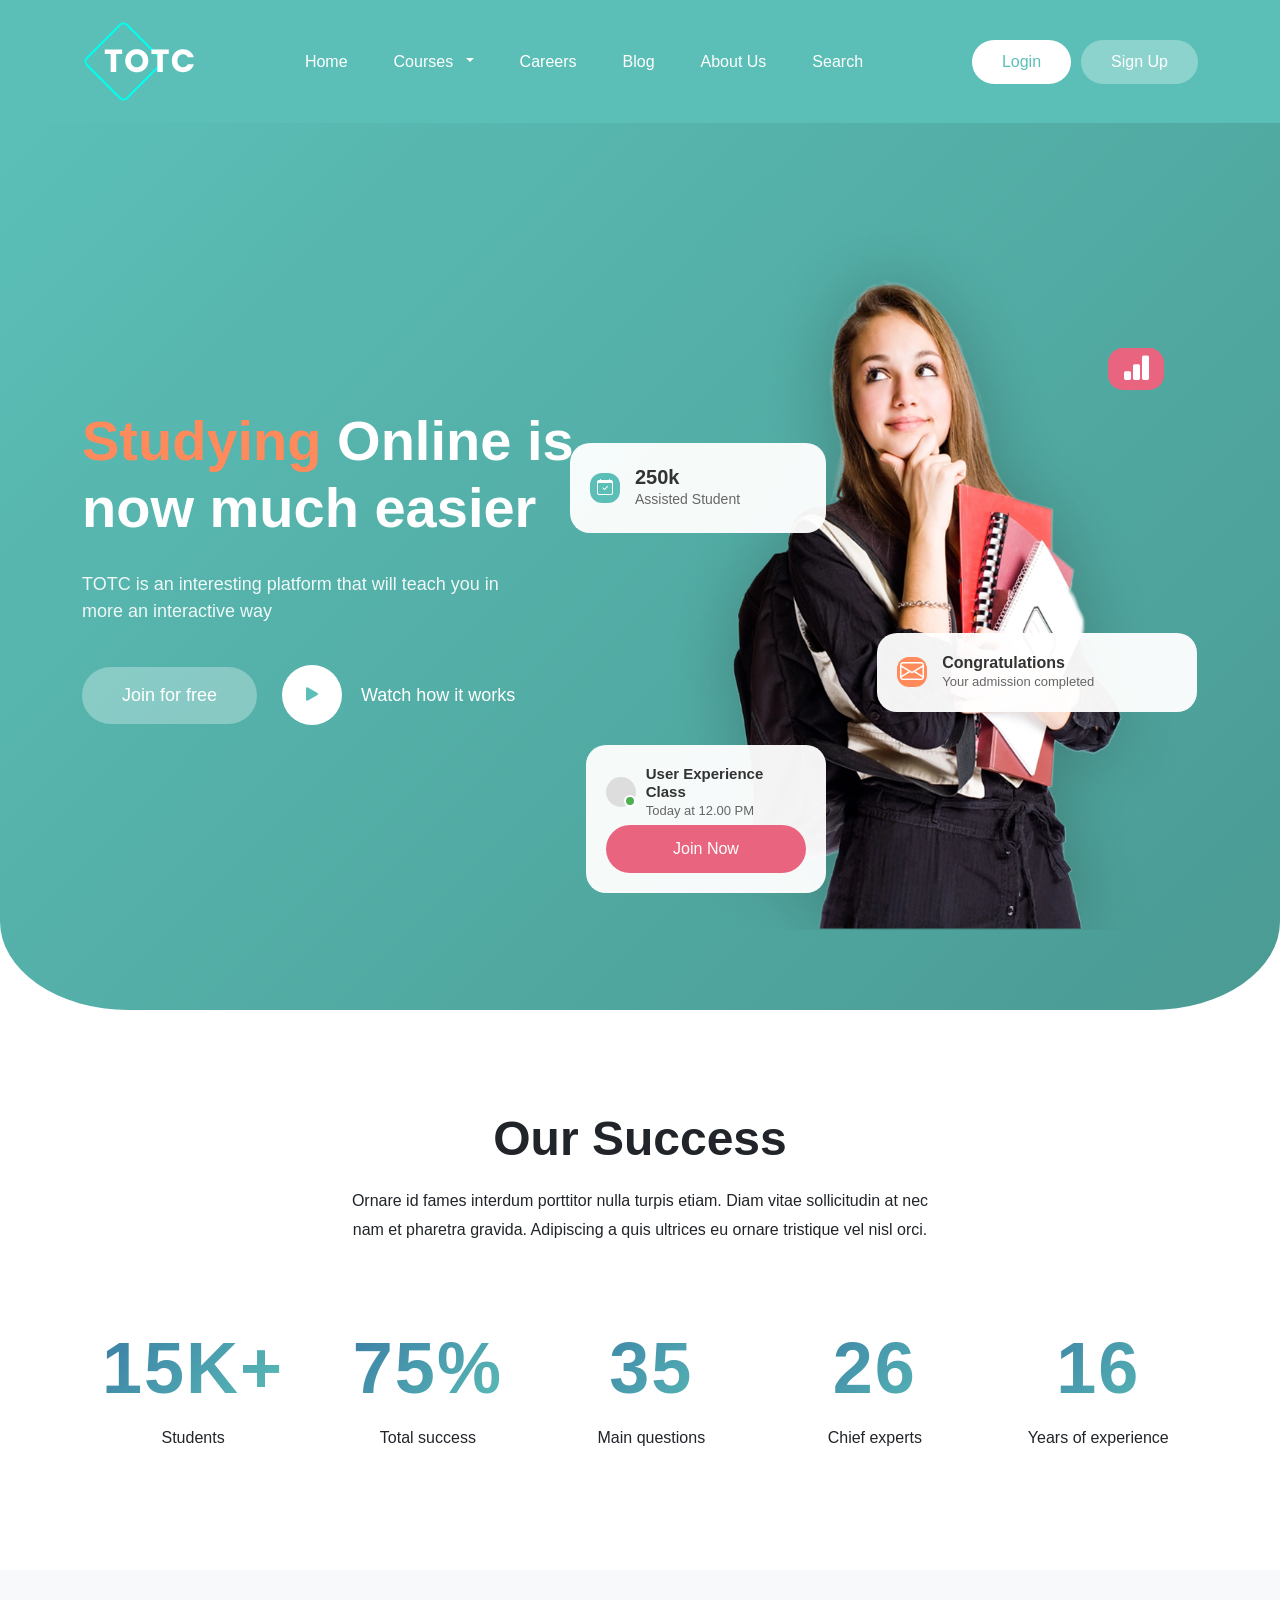
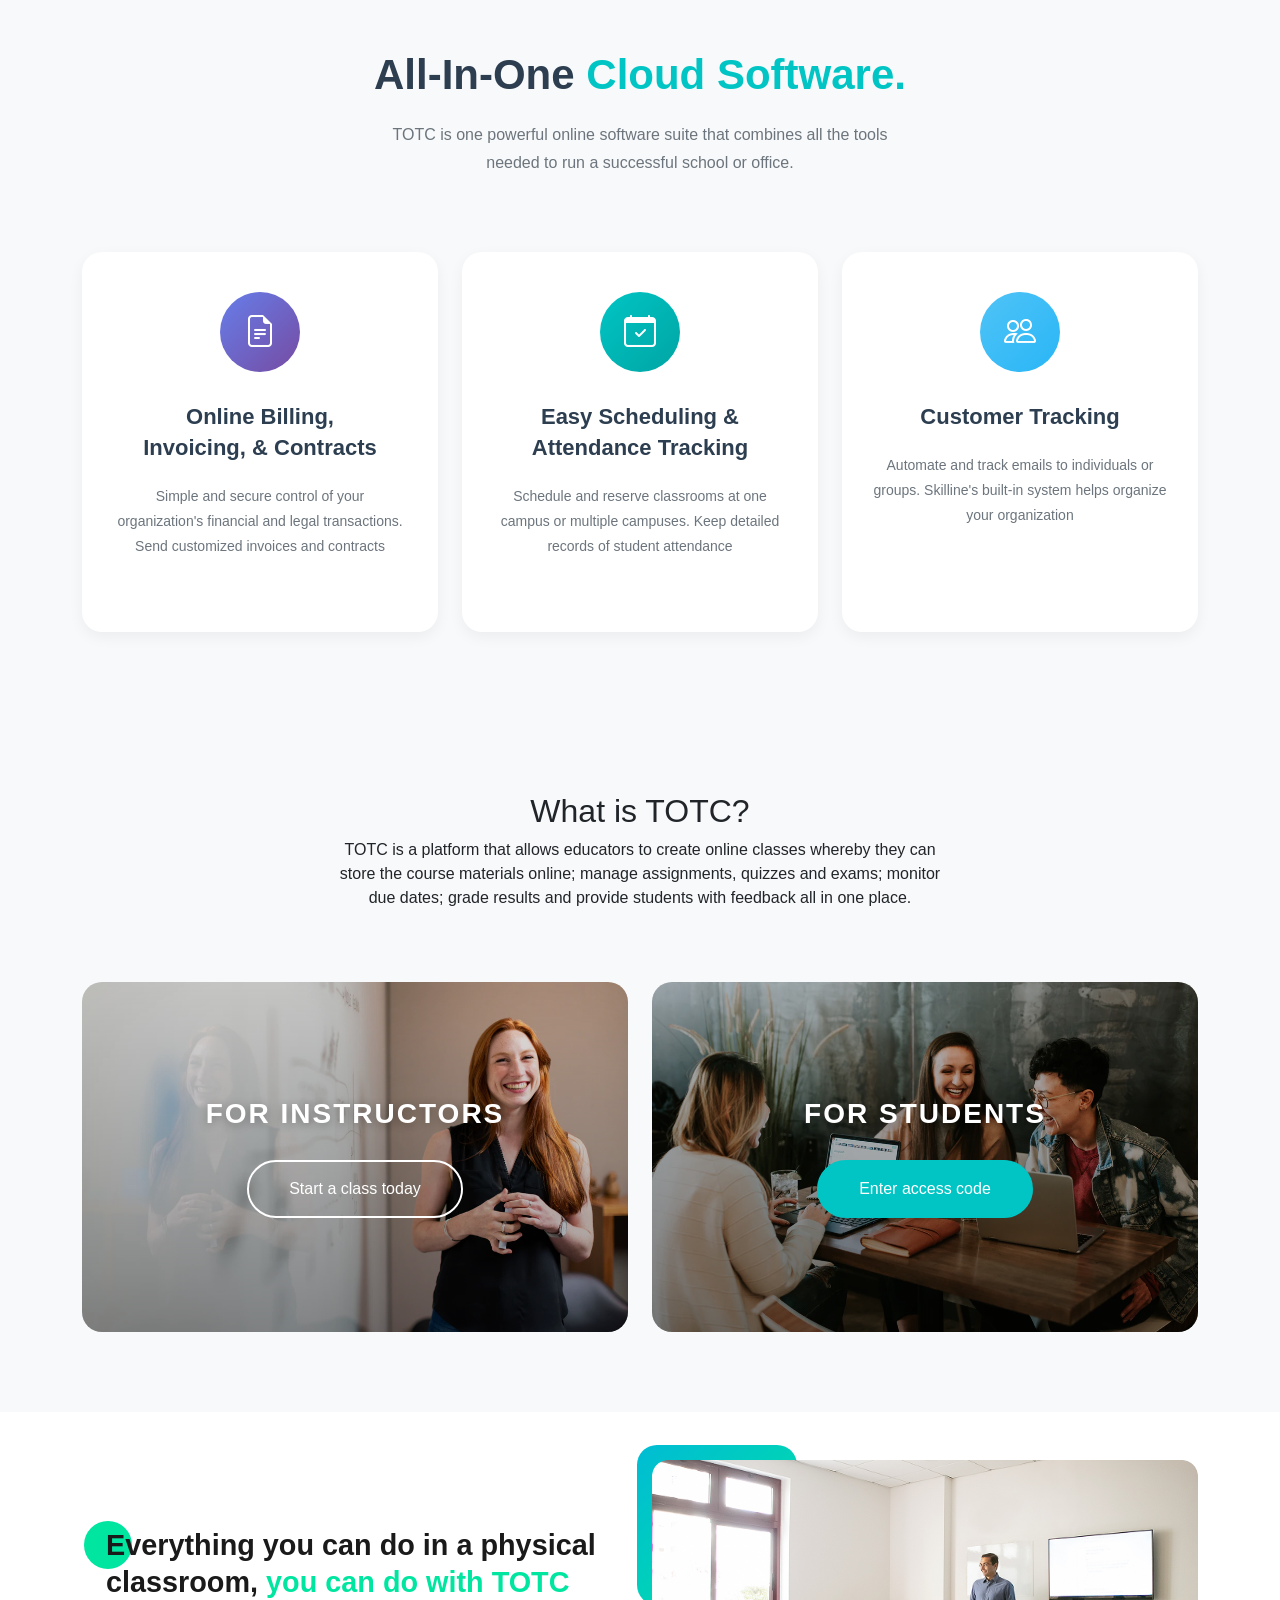
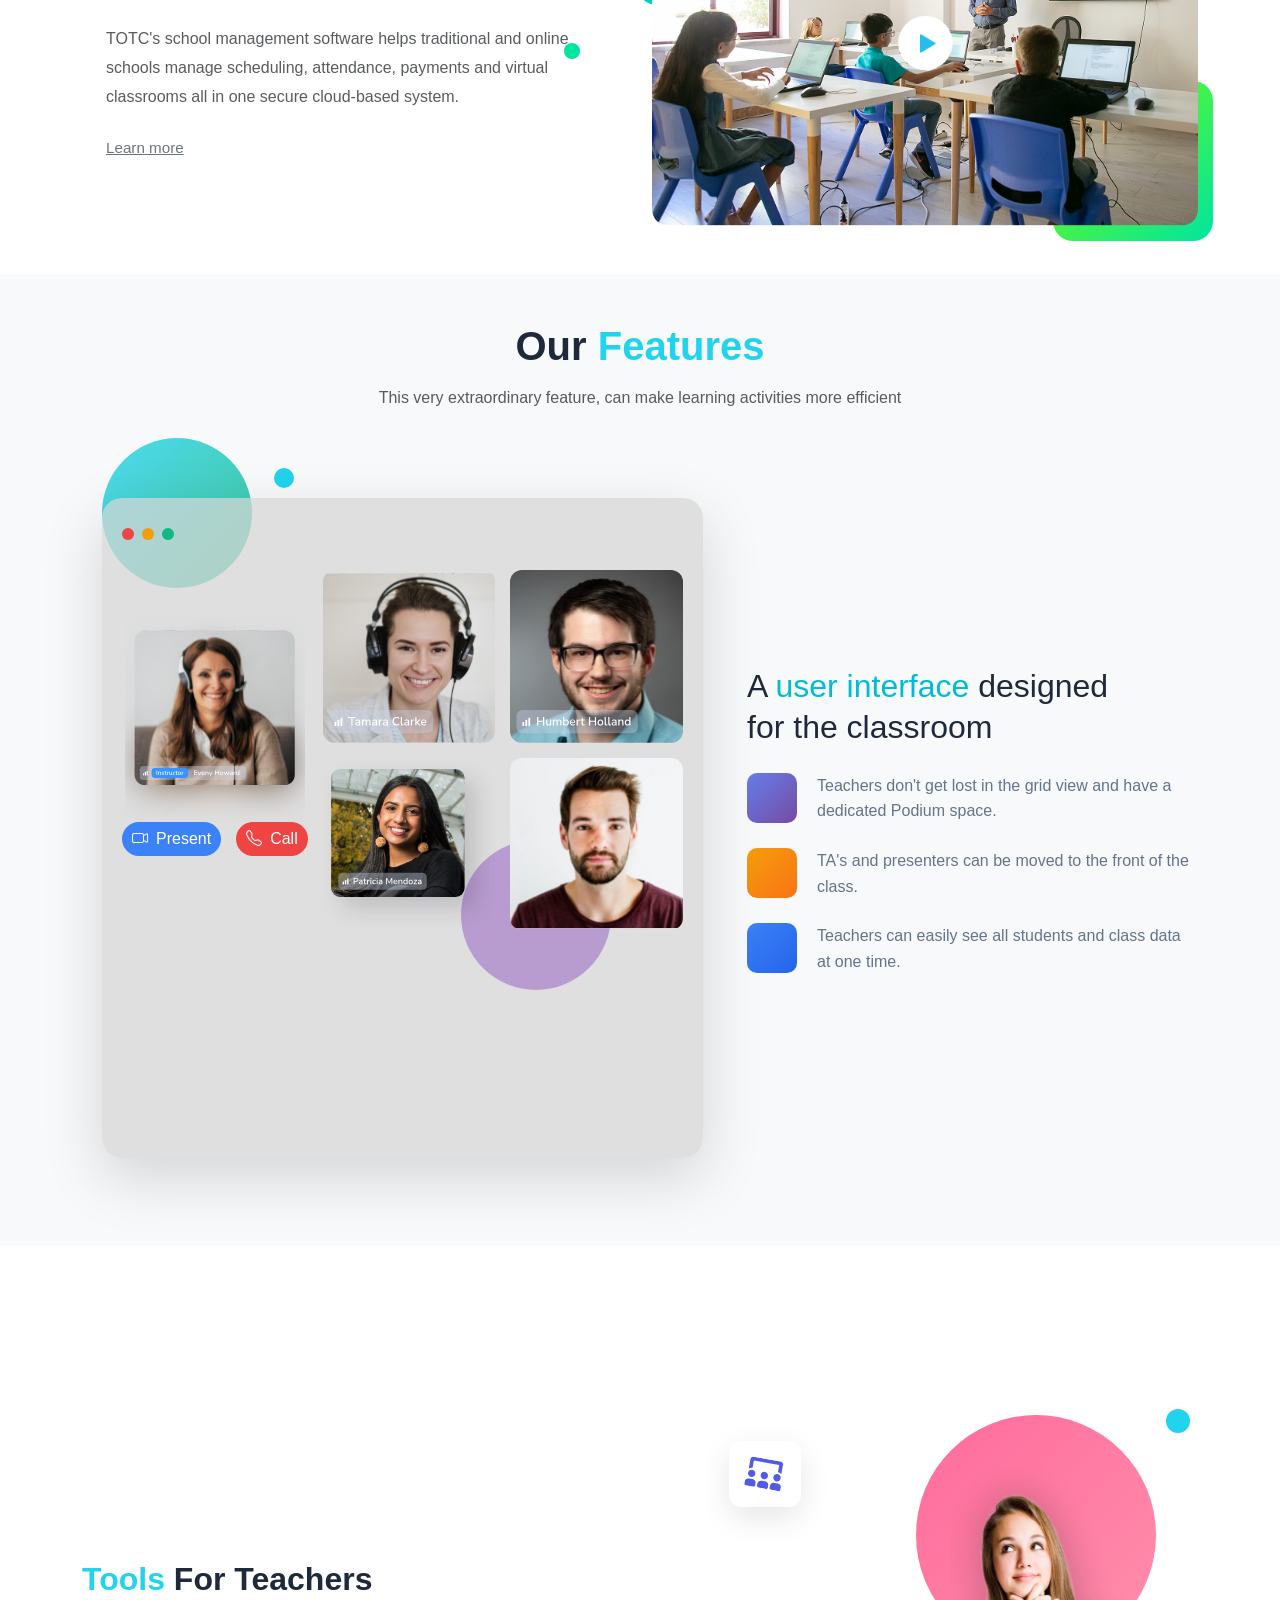
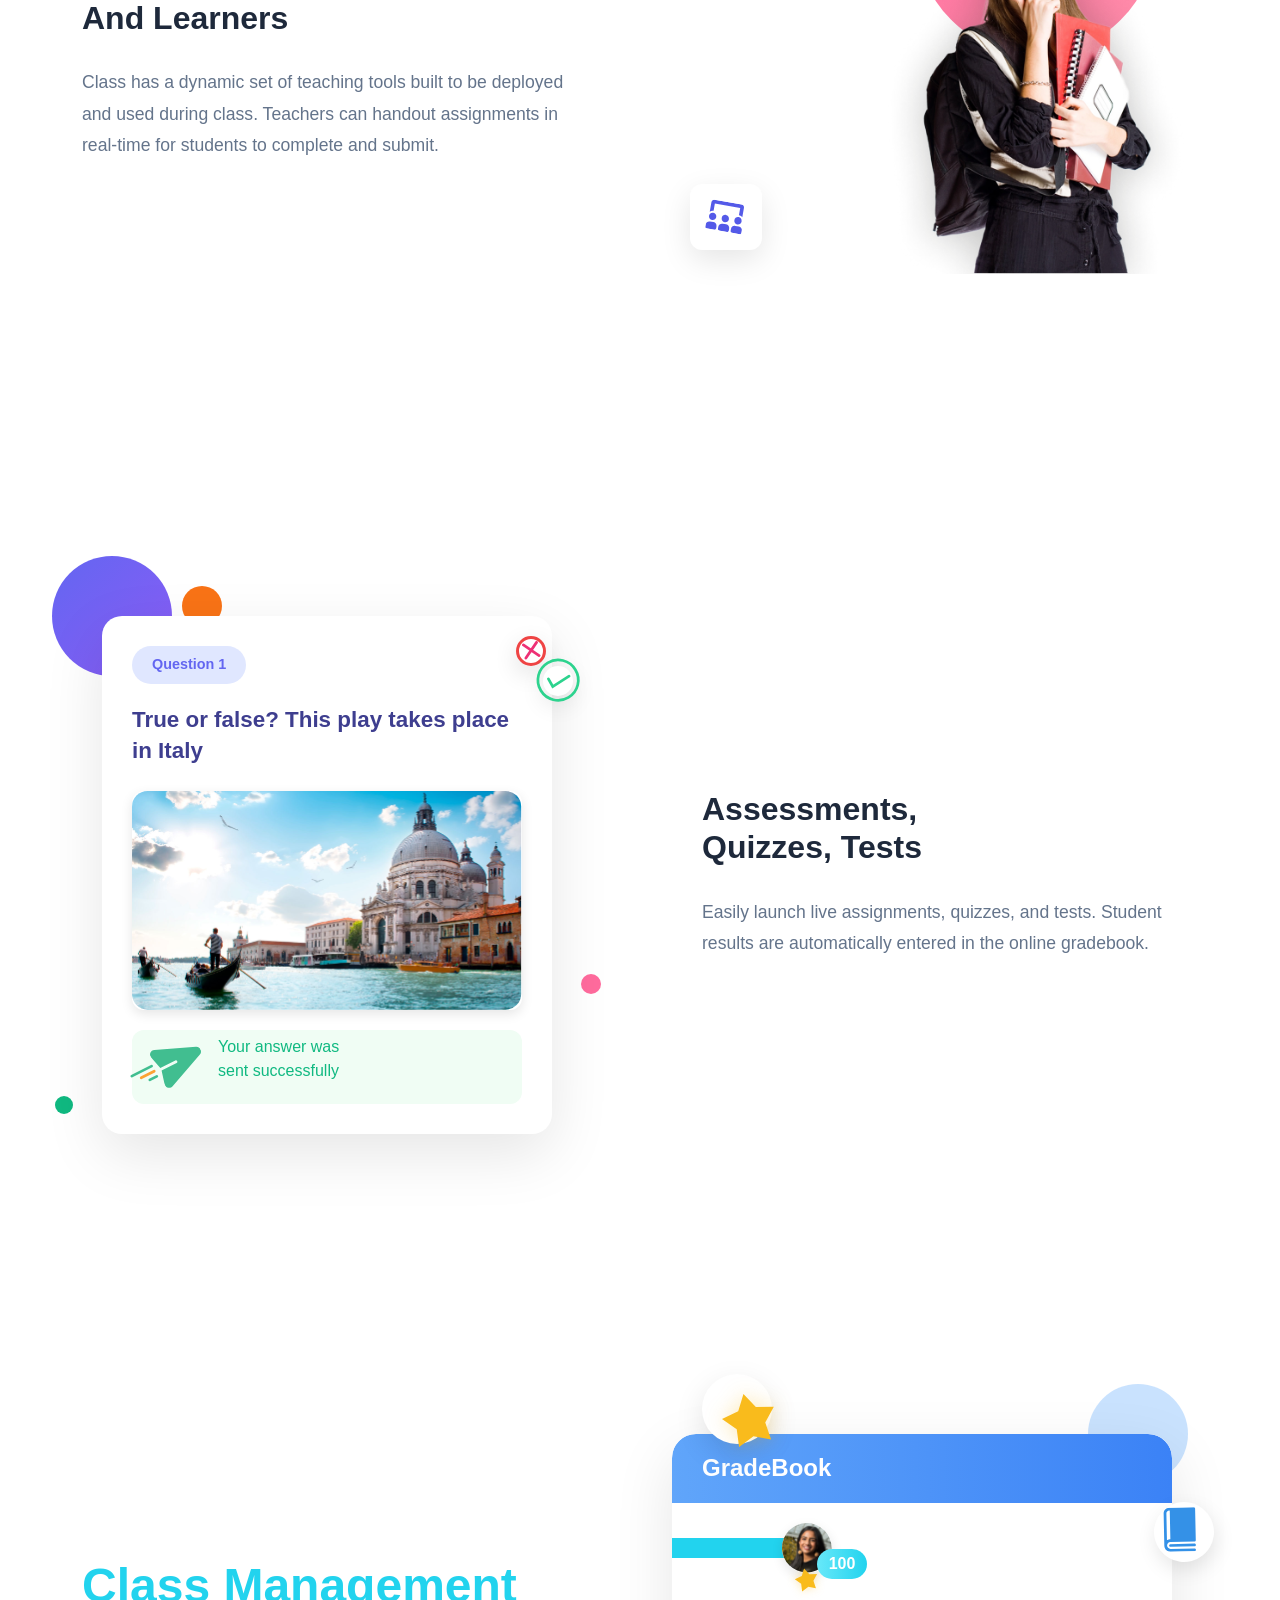
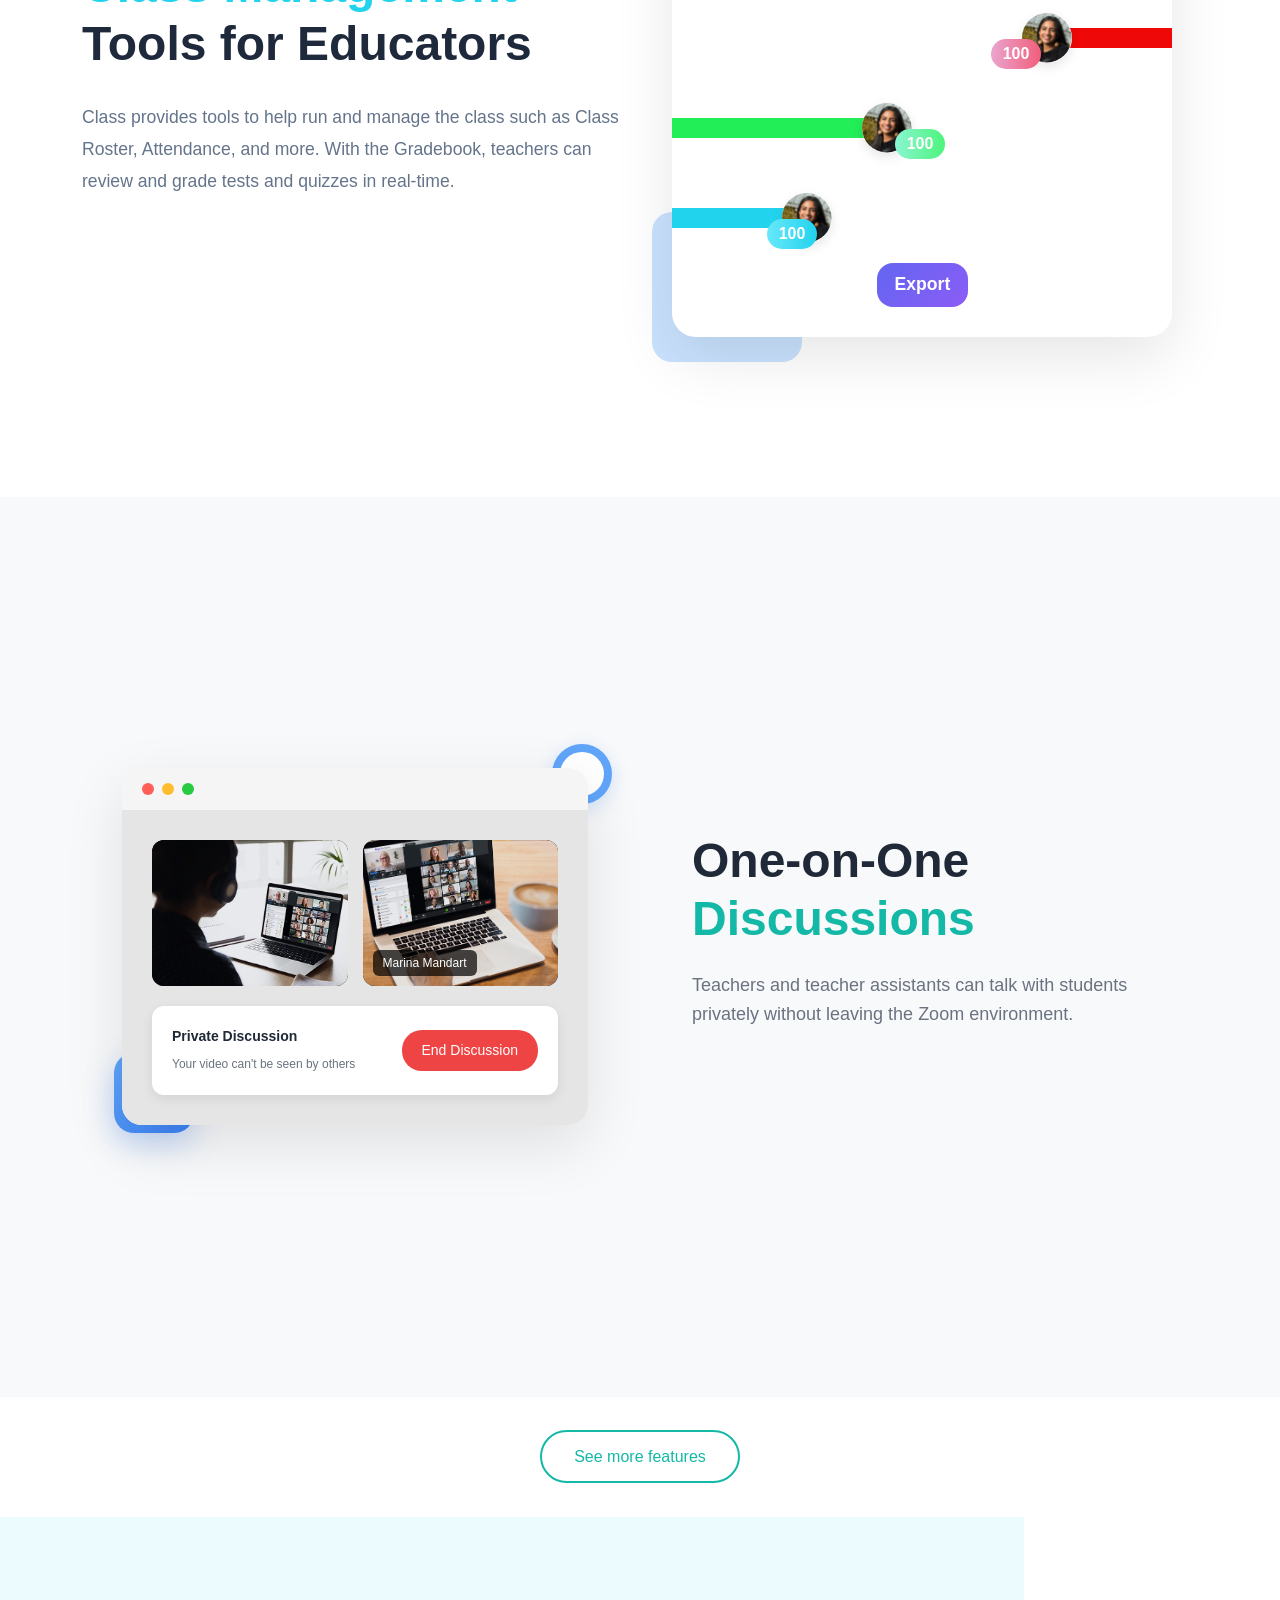
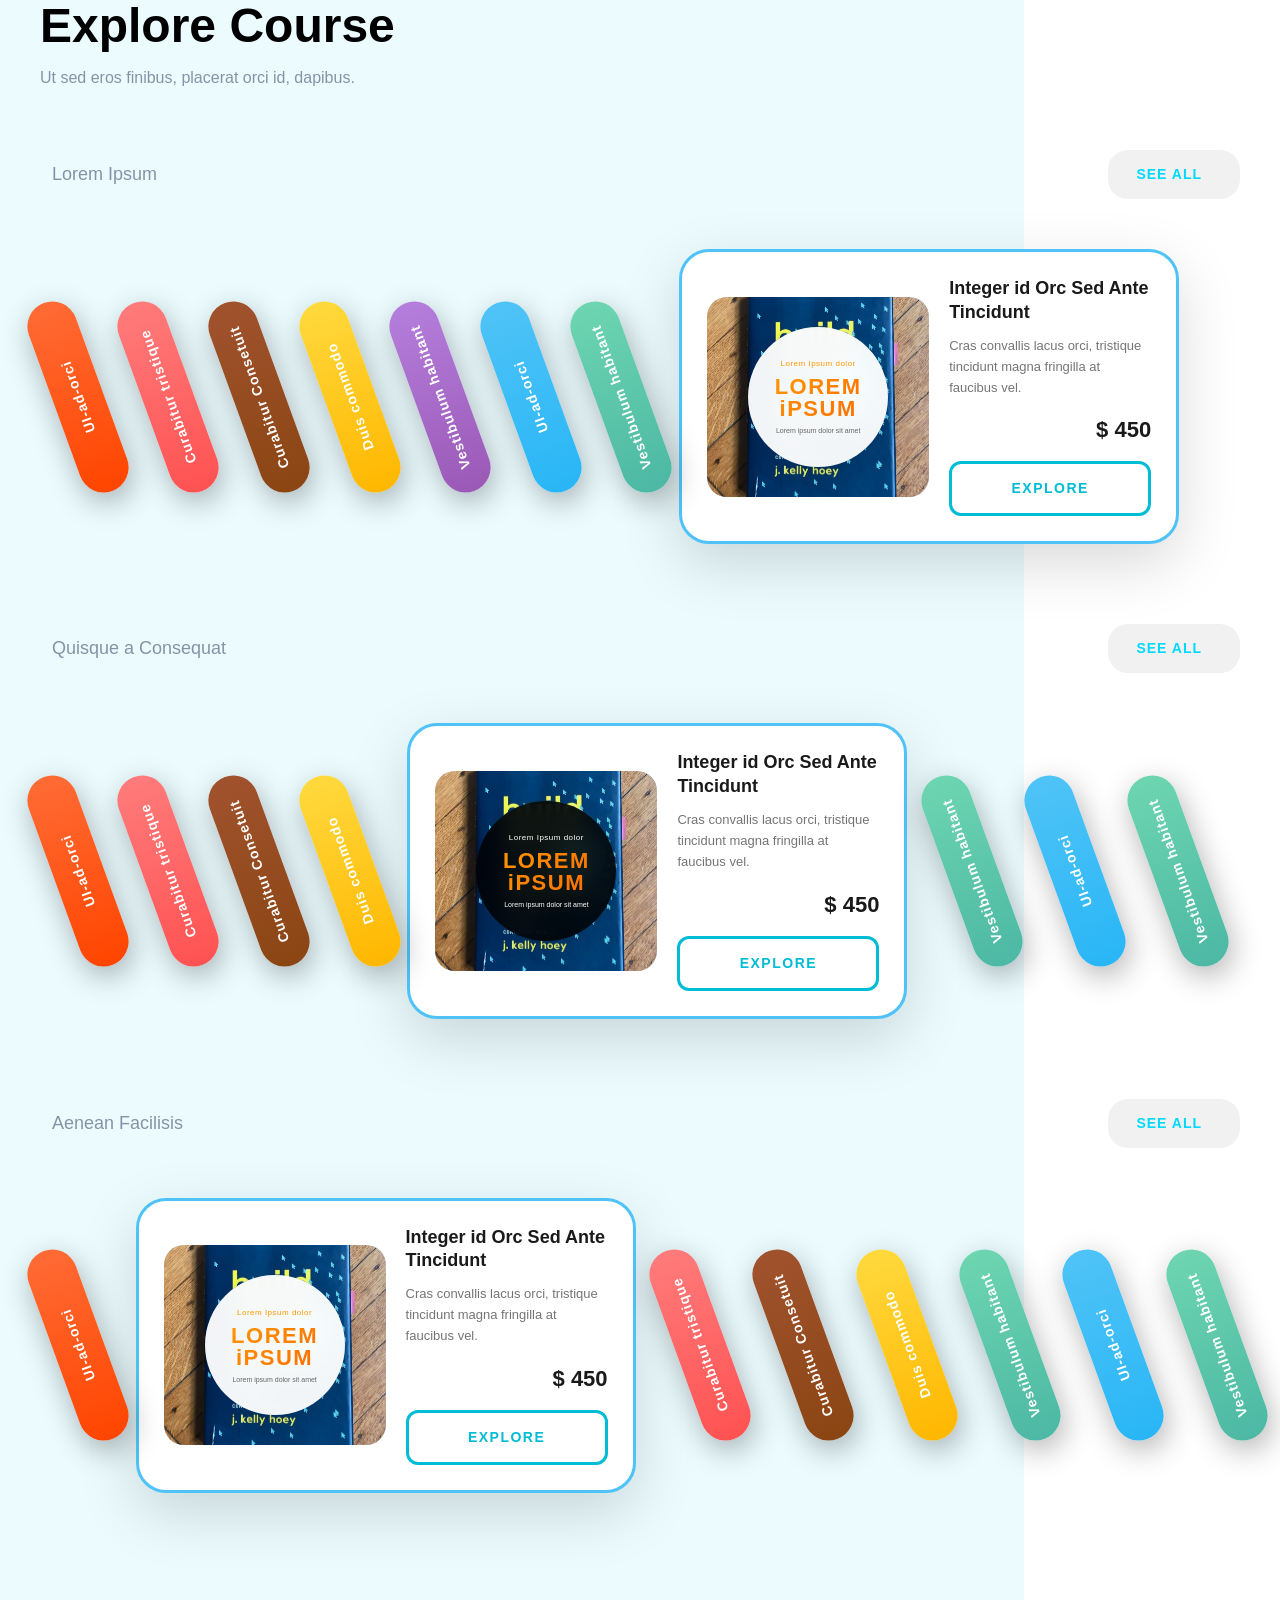
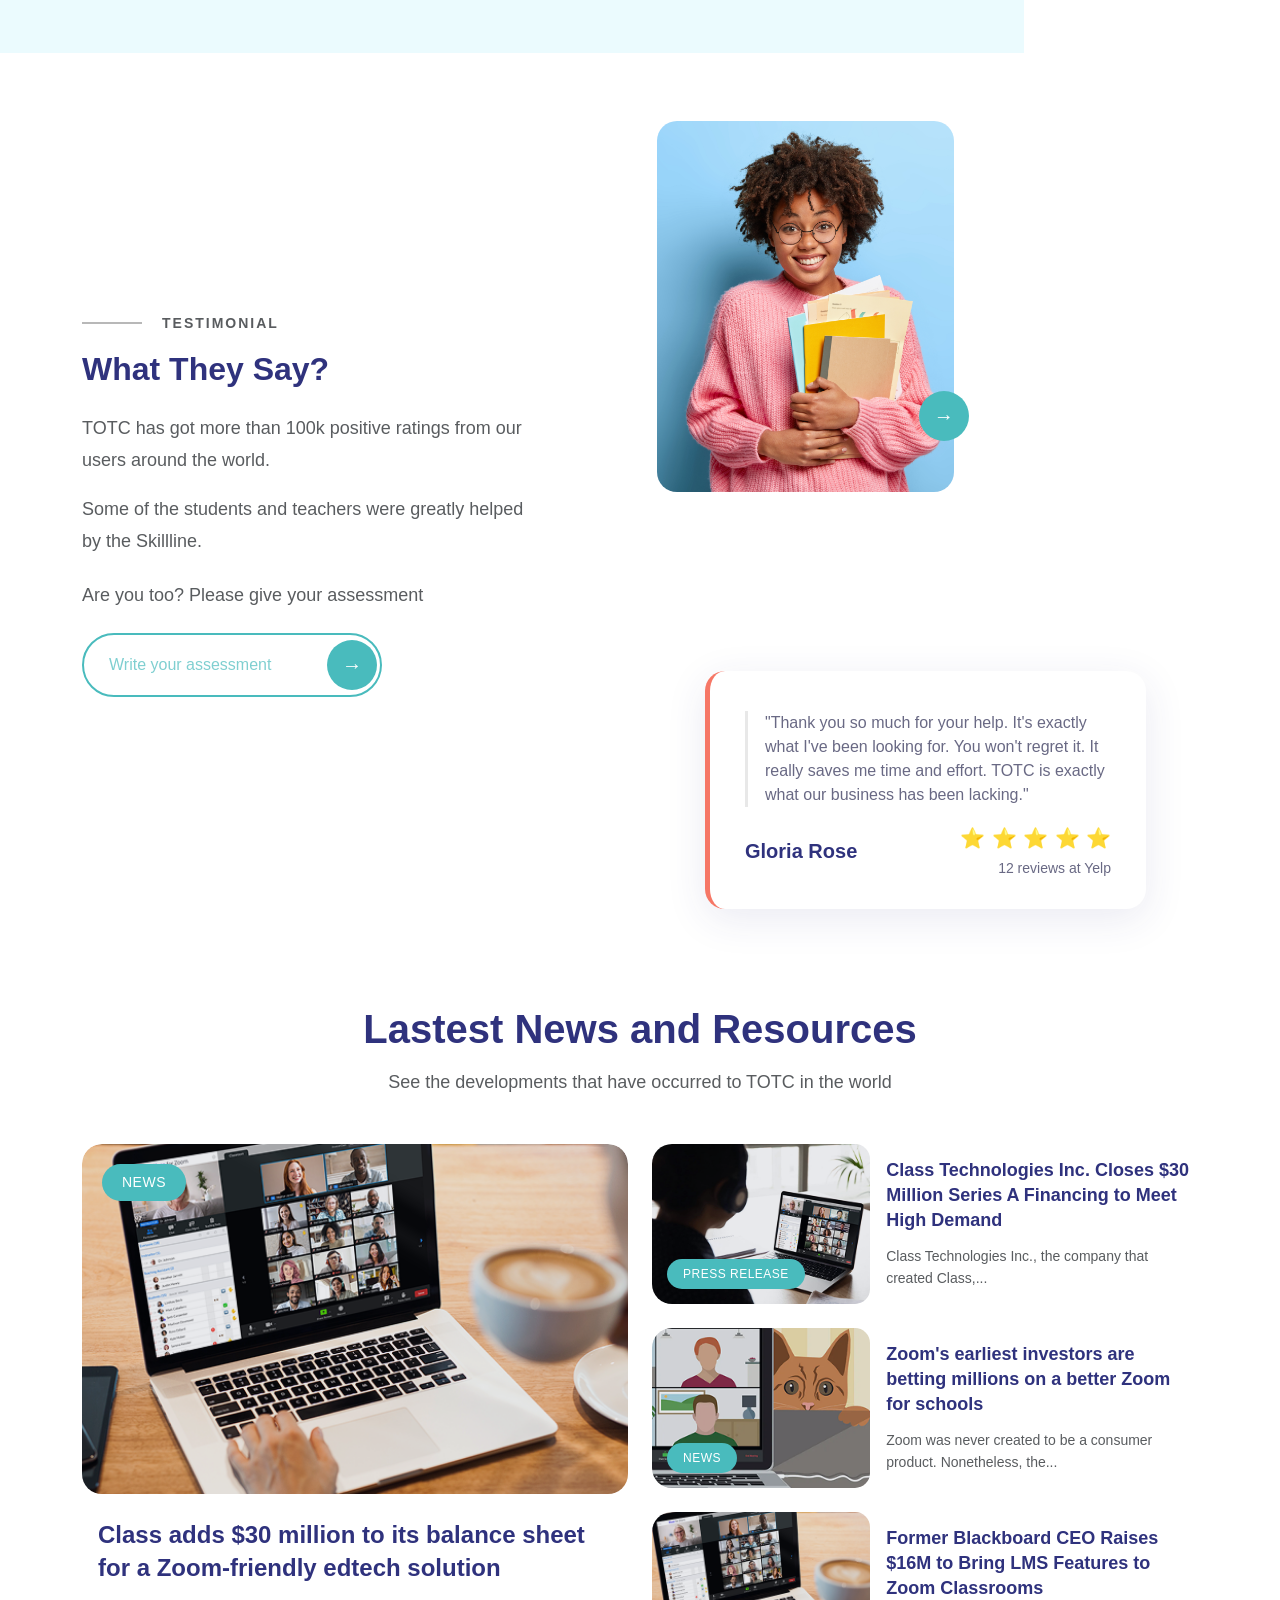
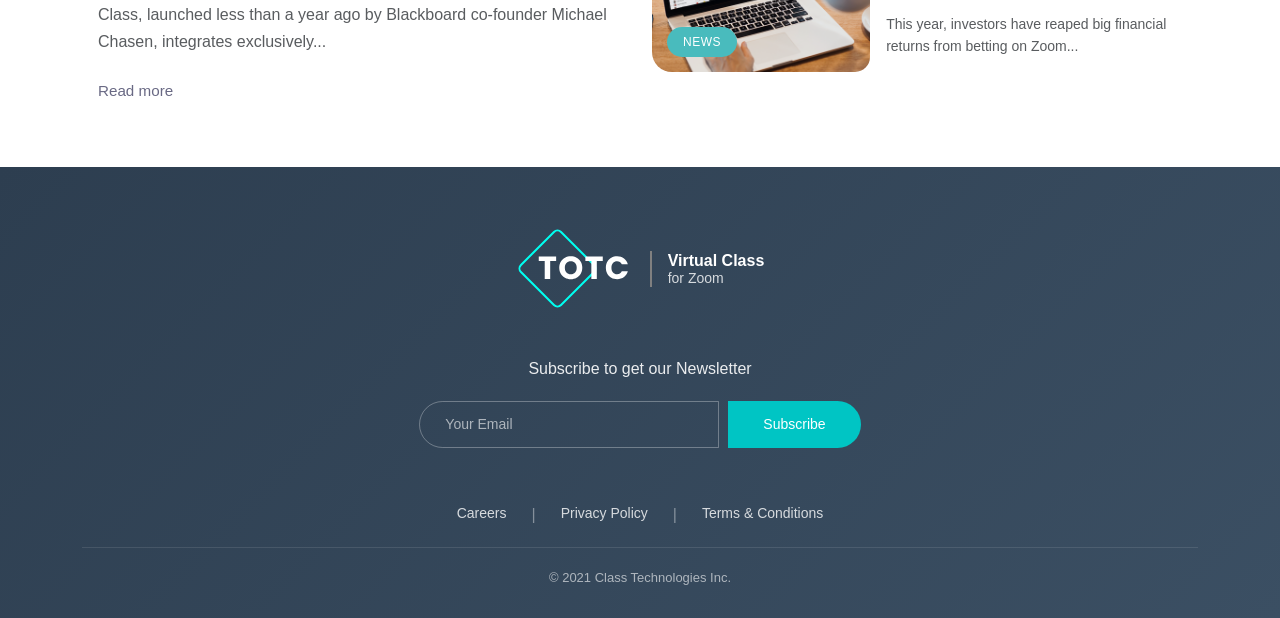
==== index.html @ 23dbba39 "index" ====
<!doctype html>
<html lang="en">
  <head>
    <meta charset="UTF-8" />
    <meta name="viewport" content="width=device-width, initial-scale=1.0" />
    <title>Online Learning Platform</title>
    <link
      href="https://cdn.jsdelivr.net/npm/bootstrap@5.3.0/dist/css/bootstrap.min.css"
      rel="stylesheet"
    />
    <link
      rel="stylesheet"
      href="https://cdn.jsdelivr.net/npm/bootstrap-icons@1.10.0/font/bootstrap-icons.css"
    />
    <link rel="stylesheet" href="css/landing.css" />
    <link rel="stylesheet" href="css/totc.css">
    <link rel="stylesheet" href="css/feature.css">
    <link rel="stylesheet" href="css/footer.css">
  </head>
  <body>
    <nav class="navbar navbar-expand-lg">
      <div class="container">
        <img src="assets/Group 112.svg" alt="" />
        <button
          class="navbar-toggler"
          type="button"
          data-bs-toggle="collapse"
          data-bs-target="#navbarNav"
        >
          <span class="navbar-toggler-icon"></span>
        </button>
        <div class="collapse navbar-collapse" id="navbarNav">
          <ul class="navbar-nav mx-auto">
            <li class="nav-item">
              <a class="nav-link" href="landing.html">Home</a>
            </li>
            <li class="nav-item dropdown">
  <a class="nav-link dropdown-toggle" href="#" id="coursesDropdown" role="button" data-bs-toggle="dropdown" aria-expanded="false">
    Courses
  </a>
  <ul class="dropdown-menu" aria-labelledby="coursesDropdown">
    <li><a class="dropdown-item" href="courses.html">All Courses</a></li>
    <li><a class="dropdown-item" href="coursedetail.html">Course Details</a></li>
    <li><a class="dropdown-item" href="literatureCourse.html">Literature Course</a></li>
  </ul>
</li>
            <li class="nav-item">
              <a class="nav-link" href="#">Careers</a>
            </li>
            <li class="nav-item">
              <a class="nav-link" href="blog.html">Blog</a>
            </li>
            <li class="nav-item">
              <a class="nav-link" href="#">About Us</a>
            </li>
            <li class="nav-item">
              <a class="nav-link" href="search.html">Search</a>
            </li>
          </ul>
          <div class="d-flex">
            <button class="btn btn-login">
              <a href="login.html">Login</a>
            </button>
            <button class="btn btn-signup">
              <a href="register.html">Sign Up</a>
            </button>
          </div>
        </div>
      </div>
    </nav>

    <section class="hero-section">
      <div class="container">
        <div class="row align-items-center">
          <div class="col-lg-6">
            <div class="hero-content">
              <h1>
                <span class="highlight">Studying</span> Online is now much
                easier
              </h1>
              <p>
                TOTC is an interesting platform that will teach you in more an
                interactive way
              </p>
              <div class="cta-buttons">
                <button class="btn btn-join">Join for free</button>
                <button class="btn btn-watch">
                  <i class="bi bi-play-fill"></i>
                </button>
                <span class="watch-text">Watch how it works</span>
              </div>
            </div>
          </div>
          <div class="col-lg-6 position-relative">
            <div class="floating-card card-students">
              <div class="icon">
                <i class="bi bi-calendar-check"></i>
              </div>
              <div class="text">
                <h4>250k</h4>
                <p>Assisted Student</p>
              </div>
            </div>

            <div class="floating-card card-congrats">
              <div class="icon">
                <i class="bi bi-envelope"></i>
              </div>
              <div class="text">
                <h4>Congratulations</h4>
                <p>Your admission completed</p>
              </div>
            </div>

            <div class="floating-card card-class">
              <div class="user-info">
                <div class="user-avatar"></div>
                <div class="user-text">
                  <h4>User Experience Class</h4>
                  <p>Today at 12.00 PM</p>
                </div>
              </div>
              <button class="btn btn-join-class">Join Now</button>
            </div>

            <div class="icon-chart">
              <i class="bi bi-bar-chart-fill"></i>
            </div>

            <div class="hero-image text-center mt-5 mt-lg-0">
              <img
                src="assets/lovely-teenage-girl-with-curly-hair-posing-yellow-tshirt-min 1.png"
                alt="Student"
                class="img-fluid"
              />
            </div>
          </div>
        </div>
      </div>
    </section>

    <section class="success-section">
      <div class="container">
        <h2 class="section-title">Our Success</h2>
        <p class="section-subtitle">
          Ornare id fames interdum porttitor nulla turpis etiam. Diam vitae
          sollicitudin at nec<br />
          nam et pharetra gravida. Adipiscing a quis ultrices eu ornare
          tristique vel nisl orci.
        </p>

        <div class="row stats-row">
          <div class="col-6 col-md">
            <div class="stat-item">
              <h3 class="stat-number">15K+</h3>
              <p class="stat-label">Students</p>
            </div>
          </div>
          <div class="col-6 col-md">
            <div class="stat-item">
              <h3 class="stat-number">75%</h3>
              <p class="stat-label">Total success</p>
            </div>
          </div>
          <div class="col-6 col-md">
            <div class="stat-item">
              <h3 class="stat-number">35</h3>
              <p class="stat-label">Main questions</p>
            </div>
          </div>
          <div class="col-6 col-md">
            <div class="stat-item">
              <h3 class="stat-number">26</h3>
              <p class="stat-label">Chief experts</p>
            </div>
          </div>
          <div class="col-12 col-md">
            <div class="stat-item">
              <h3 class="stat-number">16</h3>
              <p class="stat-label">Years of experience</p>
            </div>
          </div>
        </div>
      </div>
    </section>

    <section class="features-section">
      <div class="container">
        <div class="section-header text-center">
          <h2 class="section-title">
            All-In-One <span class="highlight">Cloud Software.</span>
          </h2>
          <p class="section-description">
            TOTC is one powerful online software suite that combines all the
            tools<br />
            needed to run a successful school or office.
          </p>
        </div>

        <div class="row g-4 mt-4">
          <div class="col-lg-4 col-md-6">
            <div class="feature-card">
              <div class="icon-wrapper icon-blue">
                <i class="bi bi-file-earmark-text"></i>
              </div>
              <h3 class="card-title">
                Online Billing,<br />Invoicing, & Contracts
              </h3>
              <p class="card-description">
                Simple and secure control of your organization's financial and
                legal transactions. Send customized invoices and contracts
              </p>
            </div>
          </div>

          <div class="col-lg-4 col-md-6">
            <div class="feature-card">
              <div class="icon-wrapper icon-cyan">
                <i class="bi bi-calendar-check"></i>
              </div>
              <h3 class="card-title">
                Easy Scheduling &<br />Attendance Tracking
              </h3>
              <p class="card-description">
                Schedule and reserve classrooms at one campus or multiple
                campuses. Keep detailed records of student attendance
              </p>
            </div>
          </div>

          <div class="col-lg-4 col-md-6">
            <div class="feature-card">
              <div class="icon-wrapper icon-light-blue">
                <i class="bi bi-people"></i>
              </div>
              <h3 class="card-title">Customer Tracking</h3>
              <p class="card-description">
                Automate and track emails to individuals or groups. Skilline's
                built-in system helps organize your organization
              </p>
            </div>
          </div>
        </div>
      </div>
    </section>

    <section class="totc-section">
      <div class="container">
        <div class="section-header text-center">
          <h2 class="section-title">
            What is <span class="highlight">TOTC?</span>
          </h2>
          <p class="section-description">
            TOTC is a platform that allows educators to create online classes
            whereby they can<br />
            store the course materials online; manage assignments, quizzes and
            exams; monitor<br />
            due dates; grade results and provide students with feedback all in
            one place.
          </p>
        </div>

        <div class="row g-4 mt-5">
          <div class="col-lg-6 col-md-6">
            <div class="totc-card instructor-card">
              <div class="card-overlay"></div>
              <div class="card-content">
                <h3 class="card-title2">FOR INSTRUCTORS</h3>
                <button class="btn btn-card btn-outline">
                  Start a class today
                </button>
              </div>
            </div>
          </div>

          <div class="col-lg-6 col-md-6">
            <div class="totc-card student-card">
              <div class="card-overlay"></div>
              <div class="card-content">
                <h3 class="card-title2">FOR STUDENTS</h3>
                <button class="btn btn-card btn-filled">
                  Enter access code
                </button>
              </div>
            </div>
          </div>
        </div>
      </div>
    </section>

    <section class="totc2-section py-5">
      <div class="container">
        <div class="row align-items-center">
          <div class="col-lg-6">
            <div class="content-wrapper">
              <div class="ring1"></div>
              <div class="ring2"></div>
              <h2 class="main-heading mb-4">
                Everything you can do in a physical classroom,
                <span class="text-cyan">you can do with TOTC</span>
              </h2>
              <p class="description text-muted mb-4">
                TOTC's school management software helps traditional and online
                schools manage scheduling, attendance, payments and virtual
                classrooms all in one secure cloud-based system.
              </p>
              <a href="#" class="learn-more">Learn more</a>
            </div>
          </div>
          <div class="col-lg-6">
            <div class="image-wrapper position-relative">
              <img
                src="assets/Group 17.png"
                alt="Classroom"
                class="img-fluid rounded-4"
              />
              <div class="accent-shape accent-top"></div>
              <div class="accent-shape accent-bottom"></div>
            </div>
          </div>
        </div>
      </div>
    </section>

    <section class="our-features-section py-5">
      <div class="container">
        <div class="text-center mb-5">
          <h2 class="section-title">
            Our <span class="text-cyan">Features</span>
          </h2>
          <p class="section-subtitle text-muted">
            This very extraordinary feature, can make learning activities more
            efficient
          </p>
        </div>

        <div class="row align-items-center">
          <div class="col-lg-7 mb-4 mb-lg-0">
            <div class="video-interface-wrapper position-relative">
              <div class="deco-circle deco-green"></div>
              <div class="deco-circle deco-blue"></div>
              <div class="deco-circle deco-red"></div>

              <div class="browser-window">
                <div class="browser-header">
                  <span class="dot dot-red"></span>
                  <span class="dot dot-yellow"></span>
                  <span class="dot dot-green"></span>
                </div>

                <div class="video-grid">
                  <div class="large">
                    <div class="video-card video-large">
                      <img
                        src="assets/Group 57.svg"
                        alt="Presenter"
                        class="participant-img"
                      />
                    </div>
                    <div class="control-buttons">
                      <a href="metting.html" class="btn btn-primary rounded-pill">
                        <i class="bi bi-camera-video"></i> Present
                      </a>
                      <a href="metting.html" class="btn btn-danger rounded-pill">
                        <i class="bi bi-telephone"></i> Call
                      </a>
                    </div>
                  </div>

                  <div class="video-card video-small">
                    <img
                      src="assets/Group 63.svg"
                      alt="Participant"
                      class="participant-img"
                    />
                  </div>

                  <div class="video-card video-small">
                    <img
                      src="assets/Group 65.svg"
                      alt="Participant"
                      class="participant-img"
                    />
                  </div>

                  <div class="video-card video-small">
                    <img
                      src="assets/Group 66.svg"
                      alt="Participant"
                      class="participant-img"
                    />
                  </div>

                  <div class="video-card video-medium">
                    <img
                      src="assets/image 8.svg"
                      alt="Participant"
                      class="participant-img"
                    />
                  </div>
                </div>
              </div>
            </div>
          </div>

          <div class="col-lg-5">
            <div class="features-content">
              <h3 class="features-title mb-4">
                A <span class="text-cyan">user interface</span> designed<br />
                for the classroom
              </h3>

              <div class="feature-item d-flex mb-4">
                <div class="feature-icon">
                  <div class="icon-box icon-purple"></div>
                </div>
                <div class="feature-text">
                  <p class="mb-0">
                    Teachers don't get lost in the grid view and have a
                    dedicated Podium space.
                  </p>
                </div>
              </div>

              <div class="feature-item d-flex mb-4">
                <div class="feature-icon">
                  <div class="icon-box icon-orange"></div>
                </div>
                <div class="feature-text">
                  <p class="mb-0">
                    TA's and presenters can be moved to the front of the class.
                  </p>
                </div>
              </div>

              <div class="feature-item d-flex">
                <div class="feature-icon">
                  <div class="icon-box icon-blue"></div>
                </div>
                <div class="feature-text">
                  <p class="mb-0">
                    Teachers can easily see all students and class data at one
                    time.
                  </p>
                </div>
              </div>
            </div>
          </div>
        </div>
      </div>
    </section>

    <section class="tools-section">
      <div class="container">
        <div class="row align-items-center">
          <div class="col-lg-6">
            <div class="tools-content">
              <h2 class="tools-title">
                <span class="text-cyan">Tools</span> For Teachers<br />
                And Learners
              </h2>
              <p class="tools-description">
                Class has a dynamic set of teaching tools built to be deployed
                and used during class. Teachers can handout assignments in
                real-time for students to complete and submit.
              </p>
            </div>
          </div>

          <div class="col-lg-6">
            <div class="tools-image-wrapper">
              <div class="floating-icon icon-blocks">
                <img src="assets/users-class 1.svg" alt="" />
              </div>

              <div class="floating-icon icon-chart">
                <img src="assets/users-class 1.svg" alt="" />
              </div>

              <div class="background-shape shape-pink"></div>
              <div class="background-shape shape-green"></div>

              <img
                class="image"
                src="assets/lovely-teenage-girl-with-curly-hair-posing-yellow-tshirt-min 1.png"
                alt=""
              />
            </div>
          </div>
        </div>
      </div>
    </section>

    <section class="assessments-section">
      <div class="container">
        <div class="row align-items-center">
          <div class="col-lg-6">
            <div class="quiz-card-wrapper">
              <div class="decorative-circle circle-blue"></div>
              <div class="decorative-circle circle-orange"></div>

              <div class="floating-icon icon-close">
                <img src="assets/Vector 7.svg" alt="" />
              </div>

              <div class="floating-icon icon-check">
                <img src="assets/Group 85.svg" alt="" />
              </div>

              <div class="quiz-card">
                <div class="quiz-header">
                  <span class="question-badge">Question 1</span>
                </div>

                <h3 class="quiz-question">
                  True or false? This play takes place in Italy
                </h3>

                <div class="quiz-image">
                  <img
                    src="assets/Mask Group.svg"
                    alt="Venice Italy"
                    class="img-fluid"
                  />
                </div>

                <div class="success-message">
                  <div class="icon-wrapper">
                    <img src="assets/Group 86.svg" alt="" />
                  </div>
                  <p class="success-text">
                    Your answer was<br />sent successfully
                  </p>
                </div>
              </div>

              <div class="decorative-dots">
                <span class="dot dot-pink"></span>
                <span class="dot dot-green"></span>
              </div>
            </div>
          </div>

          <div class="col-lg-6">
            <div class="assessments-content">
              <h2 class="assessments-title">
                Assessments,<br />
                <span class="text-cyan">Quizzes</span>, Tests
              </h2>
              <p class="assessments-description">
                Easily launch live assignments, quizzes, and tests. Student
                results are automatically entered in the online gradebook.
              </p>
            </div>
          </div>
        </div>
      </div>
    </section>

    <section class="class-management-section">
      <div class="container">
        <div class="row align-items-center">
          <div class="col-lg-6">
            <div class="management-content">
              <h2 class="management-title">
                <span class="text-cyan">Class Management</span><br />
                Tools for Educators
              </h2>
              <p class="management-description">
                Class provides tools to help run and manage the class such as
                Class Roster, Attendance, and more. With the Gradebook, teachers
                can review and grade tests and quizzes in real-time.
              </p>
            </div>
          </div>

          <div class="col-lg-6">
            <div class="gradebook-wrapper">
              <div class="star-badge">
                <img src="assets/Star 7.svg" alt="" />
              </div>

              <div class="gradebook-card">
                <div class="gradebook-header">
                  <h3>GradeBook</h3>
                </div>

                <div class="student-grade">
                  <div class="underline"></div>
                  <div class="student-left">
                    <div class="student-avatar avatar-1">
                      <img src="assets/Mask Group1.svg" alt="" />
                    </div>
                    <div class="star-small">
                      <img src="assets/Star 7.svg" alt="" />
                    </div>
                  </div>
                  <div class="grade-bar bar-cyan">
                    <span class="grade-text">100</span>
                  </div>
                </div>

                <div class="student-grade2">
                  <div class="underline"></div>
                  <div class="student-left">
                    <div class="student-avatar avatar-1">
                      <img src="assets/Mask Group1.svg" alt="" />
                    </div>
                  </div>
                  <div class="grade-bar bar-cyan">
                    <span class="grade-text">100</span>
                  </div>
                </div>

                <div class="student-grade3">
                  <div class="underline"></div>
                  <div class="student-left">
                    <div class="student-avatar avatar-1">
                      <img src="assets/Mask Group1.svg" alt="" />
                    </div>
                  </div>
                  <div class="grade-bar bar-cyan">
                    <span class="grade-text">100</span>
                  </div>
                </div>

                <div class="student-grade4">
                  <div class="underline"></div>
                  <div class="student-left">
                    <div class="student-avatar avatar-1">
                      <img src="assets/Mask Group1.svg" alt="" />
                    </div>
                  </div>
                  <div class="grade-bar bar-cyan">
                    <span class="grade-text">100</span>
                  </div>
                </div>

                <button class="export-btn">Export</button>
              </div>

              <div class="book-icon">
                <img src="assets/book 1.svg" alt="" />
              </div>

              <div class="wave-lines">
                <img src="assets/Group 96.svg" alt="" />
              </div>

              <div class="circle-blue circle-1"></div>
              <div class="circle-blue circle-2"></div>
            </div>
          </div>
        </div>
      </div>
    </section>

    <section class="one-on-one-section py-5">
      <div class="container">
        <div class="row align-items-center">
          <div class="col-lg-6 mb-4 mb-lg-0">
            <div class="illustration-wrapper">
              <div class="browser-window">
                <div class="browser-header">
                  <span class="dot red"></span>
                  <span class="dot yellow"></span>
                  <span class="dot green"></span>
                </div>
                <div class="browser-content">
                  <div class="video-grid">
                    <div class="video-card">
                      <img src="assets/Group 42.png" alt="Teacher" />
                    </div>
                    <div class="video-card">
                      <img src="assets/Group 40.png" alt="Student" />
                      <span class="participant-name">Marina Mandart</span>
                    </div>
                  </div>
                  <div class="discussion-badge">
                    <div class="badge-content">
                      <div class="badge-text">
                        <strong>Private Discussion</strong>
                        <small>Your video can't be seen by others</small>
                      </div>
                      <button class="btn-end-discussion">End Discussion</button>
                    </div>
                  </div>
                </div>
              </div>

              <div class="deco-circle blue"></div>
              <div class="deco-circle orange"></div>
              <div class="deco-semicircle"></div>
            </div>
          </div>

          <div class="col-lg-6">
            <div class="content-wrapper">
              <h2 class="section-title">
                One-on-One<br />
                <span class="highlight">Discussions</span>
              </h2>
              <p class="section-description">
                Teachers and teacher assistants can talk with students privately
                without leaving the Zoom environment.
              </p>
            </div>
          </div>
        </div>
      </div>
    </section>

    <section class="more my-5">
      <a href="#" class="btn-more-features">See more features</a>
    </section>


    <section class="explore-course-section">
        <div class="all"></div>
        <div class="container-fluid">
            <div class="section-header">
                <div>
                    <h2 class="section-title">Explore Course</h2>
                    <p class="section-subtitle">
                        Ut sed eros finibus, placerat orci id, dapibus.
                    </p>
                </div>
            </div>

            <div class="category-row">
                <div class="category-header">
                    <div class="category-title">
                        <i class="fas fa-graduation-cap"></i>
                        <span>Lorem Ipsum</span>
                    </div>
                    <a href="#" class="see-all-link">
                        SEE ALL
                        <i class="fas fa-arrow-right"></i>
                    </a>
                </div>

                <div class="courses-slider">
                    <div class="course-pills">
                        <div class="pill-card orange">
                            <span class="pill-text">UI-ad-orci</span>
                        </div>
                        <div class="pill-card coral">
                            <span class="pill-text">Curabitur tristique</span>
                        </div>
                        <div class="pill-card brown">
                            <span class="pill-text">Curabitur Consetuit</span>
                        </div>
                        <div class="pill-card yellow">
                            <span class="pill-text">Duis commodo</span>
                        </div>
                        <div class="pill-card purple">
                            <span class="pill-text">Vestibulum habitant</span>
                        </div>
                        <div class="pill-card blue">
                            <span class="pill-text">UI-ad-orci</span>
                        </div>
                        <div class="pill-card teal">
                            <span class="pill-text">Vestibulum habitant</span>
                        </div>
                    </div>

                    <div class="card-container">
                        <div class="course-card">
                            <div class="card-inner">
                                <div class="image-section">
                                    <div class="image-wrapper">
                                        <img src="assets/Rectangle 196.svg" alt="Course Image" class="course-image">
                                        <div class="logo-badge">
                                            <div class="badge-subtitle">Lorem Ipsum dolor</div>
                                            <div class="badge-title">LOREM iPSUM</div>
                                            <div class="badge-description">Lorem ipsum dolor sit amet</div>
                                        </div>
                                    </div>
                                </div>

                                <div class="content-section">
                                    <h2 class="card-title">Integer id Orc Sed Ante Tincidunt</h2>
                                    <p class="card-description">
                                        Cras convallis lacus orci, tristique tincidunt magna fringilla at faucibus vel.
                                    </p>
                                    <div class="card-footer">
                                        <div class="rating-section">
                                            <i class="fas fa-star"></i>
                                            <i class="fas fa-star"></i>
                                            <i class="fas fa-star"></i>
                                            <i class="fas fa-star"></i>
                                            <i class="fas fa-star"></i>
                                        </div>
                                        <div class="price-section">$ 450</div>
                                    </div>
                                    <button class="btn-explore">EXPLORE</button>
                                </div>
                            </div>
                        </div>
                    </div>
                </div>
            </div>

            <div class="category-row">
                <div class="category-header">
                    <div class="category-title">
                        <i class="fas fa-book"></i>
                        <span>Quisque a Consequat</span>
                    </div>
                    <a href="#" class="see-all-link">
                        SEE ALL
                        <i class="fas fa-arrow-right"></i>
                    </a>
                </div>

                <div class="courses-slider">
                    <div class="course-pills">
                        <div class="pill-card orange">
                            <span class="pill-text">UI-ad-orci</span>
                        </div>
                        <div class="pill-card coral">
                            <span class="pill-text">Curabitur tristique</span>
                        </div>
                        <div class="pill-card brown">
                            <span class="pill-text">Curabitur Consetuit</span>
                        </div>
                        <div class="pill-card yellow">
                            <span class="pill-text">Duis commodo</span>
                        </div>
                    </div>

                    <div class="card-container">
                        <div class="course-card">
                            <div class="card-inner">
                                <div class="image-section">
                                    <div class="image-wrapper">
                                        <img src="assets/Rectangle 196.svg" alt="Course Image" class="course-image">
                                        <div class="logo-badge dark">
                                            <div class="badge-subtitle">Lorem Ipsum dolor</div>
                                            <div class="badge-title">LOREM iPSUM</div>
                                            <div class="badge-description">Lorem ipsum dolor sit amet</div>
                                        </div>
                                    </div>
                                </div>

                                <div class="content-section">
                                    <h2 class="card-title">Integer id Orc Sed Ante Tincidunt</h2>
                                    <p class="card-description">
                                        Cras convallis lacus orci, tristique tincidunt magna fringilla at faucibus vel.
                                    </p>
                                    <div class="card-footer">
                                        <div class="rating-section">
                                            <i class="fas fa-star"></i>
                                            <i class="fas fa-star"></i>
                                            <i class="fas fa-star"></i>
                                            <i class="fas fa-star"></i>
                                            <i class="fas fa-star"></i>
                                        </div>
                                        <div class="price-section">$ 450</div>
                                    </div>
                                    <button class="btn-explore">EXPLORE</button>
                                </div>
                            </div>
                        </div>
                    </div>

                    <div class="course-pills-right">
                        <div class="pill-card teal">
                            <span class="pill-text">Vestibulum habitant</span>
                        </div>
                        <div class="pill-card blue">
                            <span class="pill-text">UI-ad-orci</span>
                        </div>
                        <div class="pill-card teal">
                            <span class="pill-text">Vestibulum habitant</span>
                        </div>
                    </div>
                </div>
            </div>

            <div class="category-row">
                <div class="category-header">
                    <div class="category-title">
                        <i class="fas fa-lightbulb"></i>
                        <span>Aenean Facilisis</span>
                    </div>
                    <a href="#" class="see-all-link">
                        SEE ALL
                        <i class="fas fa-arrow-right"></i>
                    </a>
                </div>

                <div class="courses-slider">
                    <div class="course-pills">
                        <div class="pill-card orange">
                            <span class="pill-text">UI-ad-orci</span>
                        </div>
                    </div>

                    <div class="card-container">
                        <div class="course-card">
                            <div class="card-inner">
                                <div class="image-section">
                                    <div class="image-wrapper">
                                        <img src="assets/Rectangle 196.svg" alt="Course Image" class="course-image">
                                        <div class="logo-badge">
                                            <div class="badge-subtitle">Lorem Ipsum dolor</div>
                                            <div class="badge-title">LOREM iPSUM</div>
                                            <div class="badge-description">Lorem ipsum dolor sit amet</div>
                                        </div>
                                    </div>
                                </div>

                                <div class="content-section">
                                    <h2 class="card-title">Integer id Orc Sed Ante Tincidunt</h2>
                                    <p class="card-description">
                                        Cras convallis lacus orci, tristique tincidunt magna fringilla at faucibus vel.
                                    </p>
                                    <div class="card-footer">
                                        <div class="rating-section">
                                            <i class="fas fa-star"></i>
                                            <i class="fas fa-star"></i>
                                            <i class="fas fa-star"></i>
                                            <i class="fas fa-star"></i>
                                            <i class="fas fa-star"></i>
                                        </div>
                                        <div class="price-section">$ 450</div>
                                    </div>
                                    <button class="btn-explore">EXPLORE</button>
                                </div>
                            </div>
                        </div>
                    </div>

                    <div class="course-pills-right">
                        <div class="pill-card coral">
                            <span class="pill-text">Curabitur tristique</span>
                        </div>
                        <div class="pill-card brown">
                            <span class="pill-text">Curabitur Consetuit</span>
                        </div>
                        <div class="pill-card yellow">
                            <span class="pill-text">Duis commodo</span>
                        </div>
                        <div class="pill-card teal">
                            <span class="pill-text">Vestibulum habitant</span>
                        </div>
                        <div class="pill-card blue">
                            <span class="pill-text">UI-ad-orci</span>
                        </div>
                        <div class="pill-card teal">
                            <span class="pill-text">Vestibulum habitant</span>
                        </div>
                    </div>
                </div>
            </div>

        </div>
    </section>

    <section class="testimonial-section py-5">
      <div class="container">
        <div class="row align-items-center">
          <div class="col-lg-5">
            <div class="testimonial-content">
              <p class="subtitle text-muted mb-3">TESTIMONIAL</p>
              <h2 class="section-title mb-4">What They Say?</h2>
              <p class="description text-muted mb-3">
                TOTC has got more than 100k positive ratings from our users
                around the world.
              </p>
              <p class="description text-muted mb-4">
                Some of the students and teachers were greatly helped by the
                Skillline.
              </p>
              <p class="cta-text text-muted mb-4">
                Are you too? Please give your assessment
              </p>
              <div class="input-wrapper">
                <input
                  type="text"
                  class="form-control"
                  placeholder="Write your assessment"
                />
                <button class="btn-submit">
                  <i class="arrow-icon">→</i>
                </button>
              </div>
            </div>
          </div>

          <div class="col-lg-7">
            <div class="testimonial-slider">
              <div class="testimonial-card">
                <div class="card-image">
                  <img
                    src="assets/Mask Group (2).png"
                    alt="Student"
                    class="img-fluid"
                  />
                  <button class="btn-next">
                    <i class="arrow-icon">→</i>
                  </button>
                </div>
                <div class="card-content">
                  <div class="quote-box">
                    <p class="quote-text">
                      "Thank you so much for your help. It's exactly what I've
                      been looking for. You won't regret it. It really saves me
                      time and effort. TOTC is exactly what our business has
                      been lacking."
                    </p>
                    <div class="author-section">
                      <div class="author-info">
                        <h5 class="author-name">Gloria Rose</h5>
                      </div>
                      <div class="rating-section">
                        <div class="stars">
                          <i class="star">⭐</i>
                          <i class="star">⭐</i>
                          <i class="star">⭐</i>
                          <i class="star">⭐</i>
                          <i class="star">⭐</i>
                        </div>
                        <p class="review-count">12 reviews at Yelp</p>
                      </div>
                    </div>
                  </div>
                </div>
              </div>
            </div>
          </div>
        </div>
      </div>
    </section>

    <section class="news-section py-5">
      <div class="container">
        <div class="text-center mb-5">
          <h2 class="section-title mb-3">Lastest News and Resources</h2>
          <p class="section-description text-muted">
            See the developments that have occurred to TOTC in the world
          </p>
        </div>

        <!-- News Grid -->
        <div class="row g-4">
          <div class="col-lg-6">
            <div class="news-card featured-card h-100">
              <div class="news-image">
                <img
                  src="assets/Group 40.png"
                  alt="Zoom meeting"
                  class="img-fluid"
                />
                <span class="news-badge">NEWS</span>
              </div>
              <div class="news-content">
                <h3 class="news-title">
                  Class adds $30 million to its balance sheet for a
                  Zoom-friendly edtech solution
                </h3>
                <p class="news-excerpt text-muted">
                  Class, launched less than a year ago by Blackboard co-founder
                  Michael Chasen, integrates exclusively...
                </p>
                <a href="#" class="read-more">Read more</a>
              </div>
            </div>
          </div>

          <div class="col-lg-6">
            <div class="row g-4">
              <!-- Article 1 -->
              <div class="col-12">
                <div class="news-card small-card">
                  <div class="row g-3">
                    <div class="col-5">
                      <div class="news-image-small">
                        <img
                          src="assets/Group 42.png"
                          alt="Press Release"
                          class="img-fluid"
                        />
                        <span class="news-badge-small">PRESS RELEASE</span>
                      </div>
                    </div>
                    <div class="col-7">
                      <div class="news-content-small">
                        <h4 class="news-title-small">
                          Class Technologies Inc. Closes $30 Million Series A
                          Financing to Meet High Demand
                        </h4>
                        <p class="news-excerpt-small text-muted">
                          Class Technologies Inc., the company that created
                          Class,...
                        </p>
                      </div>
                    </div>
                  </div>
                </div>
              </div>

              <!-- Article 2 -->
              <div class="col-12">
                <div class="news-card small-card">
                  <div class="row g-3">
                    <div class="col-5">
                      <div class="news-image-small">
                        <img
                          src="assets/Group 43.png"
                          alt="Zoom investors"
                          class="img-fluid"
                        />
                        <span class="news-badge-small">NEWS</span>
                      </div>
                    </div>
                    <div class="col-7">
                      <div class="news-content-small">
                        <h4 class="news-title-small">
                          Zoom's earliest investors are betting millions on a
                          better Zoom for schools
                        </h4>
                        <p class="news-excerpt-small text-muted">
                          Zoom was never created to be a consumer product.
                          Nonetheless, the...
                        </p>
                      </div>
                    </div>
                  </div>
                </div>
              </div>

              <!-- Article 3 -->
              <div class="col-12">
                <div class="news-card small-card">
                  <div class="row g-3">
                    <div class="col-5">
                      <div class="news-image-small">
                        <img
                          src="assets/Group 40.png"
                          alt="Blackboard CEO"
                          class="img-fluid"
                        />
                        <span class="news-badge-small">NEWS</span>
                      </div>
                    </div>
                    <div class="col-7">
                      <div class="news-content-small">
                        <h4 class="news-title-small">
                          Former Blackboard CEO Raises $16M to Bring LMS
                          Features to Zoom Classrooms
                        </h4>
                        <p class="news-excerpt-small text-muted">
                          This year, investors have reaped big financial returns
                          from betting on Zoom...
                        </p>
                      </div>
                    </div>
                  </div>
                </div>
              </div>
            </div>
          </div>
        </div>
      </div>
    </section>

    <footer class="footer">
      <div class="container">
        <div class="footer-top text-center">
          <div class="footer-logo">
            <img src="assets/Group 112.svg" alt="" />
            <div class="logo-text">
              <span class="virtual">Virtual Class</span>
              <span class="zoom">for Zoom</span>
            </div>
          </div>
        </div>

        <div class="newsletter-section text-center">
          <p class="newsletter-title">Subscribe to get our Newsletter</p>
          <form class="newsletter-form">
            <div class="input-group">
              <input
                type="email"
                class="form-control"
                placeholder="Your Email"
                required
              />
              <button type="submit" class="btn btn-subscribe">Subscribe</button>
            </div>
          </form>
        </div>

        <div class="footer-links text-center">
          <a href="#" class="footer-link">Careers</a>
          <span class="separator">|</span>
          <a href="#" class="footer-link">Privacy Policy</a>
          <span class="separator">|</span>
          <a href="#" class="footer-link">Terms & Conditions</a>
        </div>

        <div class="footer-copyright text-center">
          <p>© 2021 Class Technologies Inc.</p>
        </div>
      </div>
    </footer>

    <script src="https://cdn.jsdelivr.net/npm/bootstrap@5.3.0/dist/js/bootstrap.bundle.min.js"></script>
  </body>
</html>
---- css/landing.css ----
:root {
  --primary-color: #5bbfb7;
  --secondary-color: #4a9b94;
  --orange-color: #ff8a5c;
  --pink-color: #e9647e;
}

body {
  font-family: "Segoe UI", Tahoma, Geneva, Verdana, sans-serif;
  overflow-x: hidden;
}

.navbar {
  background-color: var(--primary-color);
  padding: 20px 0;

  .navbar-brand {
    padding: 8px 20px;
  }

  .navbar-nav {
    
    .nav-link {
      color: white !important;
      margin: 0 15px;
      font-size: 16px;
      transition: all 0.3s;

      &:hover {
        opacity: 0.8;
      }
    }
  }

  .d-flex {
    .btn-login {
      background-color: white;
      padding: 10px 30px;
      border-radius: 25px;
      font-weight: 500;
      margin-right: 10px;
      border: none;
      transition: all 0.3s;

      a {
        text-decoration: none;
        color: var(--primary-color);
      }

      &:hover {
        background-color: #00a5a4;
        a {
          color: white;
        }
      }
    }

    .btn-signup {
      background-color: rgba(255, 255, 255, 0.3);
      color: white;
      padding: 10px 30px;
      border-radius: 25px;
      font-weight: 500;
      border: none;
      transition: all 0.3s;

      a {
        text-decoration: none;
        color: white;
      }

      &:hover {
        background-color: rgba(255, 255, 255, 0.4);
      }
    }
  }
}
.navbar {
  .dropdown-menu {
    border: none;
    box-shadow: 0 5px 20px rgba(0, 0, 0, 0.1);
    border-radius: 10px;
    padding: 10px 0;

    .dropdown-item {
      padding: 10px 20px;
      color: #2F327D;
      transition: all 0.3s ease;

      &:hover {
        background-color: #49BBBD;
        color: #ffffff;
      }

      &:active {
        background-color: #3da5a7;
      }
    }

    .dropdown-divider {
      margin: 10px 0;
      border-color: #E8E8E8;
    }
  }

  .nav-link.dropdown-toggle {
    &::after {
      margin-left: 8px;
      transition: transform 0.3s ease;
    }

    &[aria-expanded="true"]::after {
      transform: rotate(180deg);
    }
  }
}

.hero-section {
  background: linear-gradient(
    135deg,
    var(--primary-color) 0%,
    var(--secondary-color) 100%
  );
  min-height: 50vh;
  position: relative;
  overflow: hidden;
  padding: 80px 0;
  border-radius: 0 0 10% 10%;

  .hero-content {
    h1 {
      font-size: 56px;
      font-weight: bold;
      color: white;
      margin-bottom: 30px;
      line-height: 1.2;

      .highlight {
        color: var(--orange-color);
      }
    }

    p {
      color: rgba(255, 255, 255, 0.9);
      font-size: 18px;
      margin-bottom: 40px;
      max-width: 450px;
    }

    .cta-buttons {
      .btn-join {
        background-color: rgba(255, 255, 255, 0.3);
        color: white;
        padding: 15px 40px;
        border-radius: 30px;
        font-size: 18px;
        border: none;
        margin-right: 20px;
        transition: all 0.3s;

        &:hover {
          background-color: rgba(255, 255, 255, 0.4);
          transform: translateY(-2px);
        }
      }

      .btn-watch {
        background-color: white;
        color: var(--primary-color);
        width: 60px;
        height: 60px;
        border-radius: 50%;
        border: none;
        font-size: 24px;
        display: inline-flex;
        align-items: center;
        justify-content: center;
        margin-right: 15px;
        transition: all 0.3s;

        &:hover {
          transform: scale(1.1);
        }
      }

      .watch-text {
        color: white;
        font-size: 18px;
        display: inline-block;
        vertical-align: middle;
      }
    }
  }

  .floating-card {
    background-color: rgba(255, 255, 255, 0.95);
    border-radius: 20px;
    padding: 20px;
    position: absolute;

    &.card-students {
      top: 33%;
      right: 30vw;
      display: flex;
      align-items: center;
      gap: 15px;
      width: 16em;
      height: 10vh;

      .icon {
        background-color: var(--primary-color);
        width: 30px;
        height: 30px;
        border-radius: 12px;
        display: flex;
        align-items: center;
        justify-content: center;
        color: white;
      }

      .text {
        h4 {
          margin: 0;
          font-size: 20px;
          font-weight: bold;
          color: #333;
        }
        p {
          margin: 0;
          font-size: 14px;
          color: #666;
        }
      }
    }

    &.card-congrats {
      bottom: 30%;
      right: 1vw;
      width: 20em;
      display: flex;
      align-items: center;
      gap: 15px;

      .icon {
        background-color: var(--orange-color);
        width: 30px;
        height: 30px;
        border-radius: 12px;
        display: flex;
        align-items: center;
        justify-content: center;
        color: white;
        font-size: 24px;
      }

      .text {
        h4 {
          margin: 0;
          font-size: 16px;
          font-weight: bold;
          color: #333;
        }
        p {
          margin: 0;
          font-size: 13px;
          color: #666;
        }
      }
    }

    &.card-class {
      bottom: 5%;
      right: 30vw;
      width: 15em;

      .user-info {
        display: flex;
        align-items: center;
        gap: 10px;
        margin-bottom: 5px;

        .user-avatar {
          width: 30px;
          height: 30px;
          border-radius: 50%;
          background-color: #ddd;
          position: relative;

          &::after {
            content: "";
            width: 12px;
            height: 12px;
            background-color: #4caf50;
            border: 2px solid white;
            border-radius: 50%;
            position: absolute;
            bottom: 0;
            right: 0;
          }
        }

        .user-text {
          h4 {
            margin: 0;
            font-size: 15px;
            font-weight: bold;
            color: #333;
          }
          p {
            margin: 0;
            font-size: 13px;
            color: #666;
          }
        }
      }

      .btn-join-class {
        background-color: var(--pink-color);
        color: white;
        padding: 12px 30px;
        border-radius: 25px;
        border: none;
        width: 100%;
        font-weight: 500;
      }
    }
  }

  .icon-chart {
    position: absolute;
    top: 20%;
    right: 8%;
    background-color: var(--pink-color);
    width: 2em;
    border-radius: 15px;
    display: flex;
    align-items: center;
    justify-content: center;
    color: white;
    font-size: 28px;
    animation: float 4s ease-in-out infinite;
  }

  .hero-image {
    img {
      max-width: 100%;
      height: auto;
    }
  }
}

.success-section {
  padding: 100px 0;
  position: relative;

  .section-title {
    font-size: 48px;
    font-weight: bold;
    text-align: center;
    margin-bottom: 20px;
  }

  .section-subtitle {
    font-size: 16px;
    text-align: center;
    margin-bottom: 60px;
    line-height: 1.8;
  }

  .stats-row {
    display: flex;
    justify-content: space-around;
    align-items: center;
    margin-top: 50px;

    .stat-item {
      text-align: center;
      padding: 20px;

      .stat-number {
        font-size: 72px;
        font-weight: bold;
        background: linear-gradient(135deg, #3a7ca5 0%, #5bbfb7 100%);
        -webkit-background-clip: text;
        -webkit-text-fill-color: transparent;
        background-clip: text;
        margin-bottom: 15px;
        letter-spacing: 2px;
      }

      .stat-label {
        font-size: 16px;
        margin: 0;
        font-weight: 300;
      }
    }
  }
}

.features-section {
  background-color: #f8f9fa;
  padding: 80px 0;

  .section-header {
    margin-bottom: 50px;

    .section-title {
      font-size: 42px;
      font-weight: bold;
      color: #2c3e50;
      margin-bottom: 20px;

      .highlight {
        color: #00c5c4;
      }
    }

    .section-description {
      font-size: 16px;
      color: #6c757d;
      line-height: 1.8;
      margin: 0;
    }
  }

  .feature-card {
    background-color: #ffffff;
    border-radius: 20px;
    padding: 40px 30px;
    text-align: center;
    transition: all 0.3s ease;
    box-shadow: 0 5px 15px rgba(0, 0, 0, 0.05);
    height: 100%;
    min-height: 380px;
    display: flex;
    flex-direction: column;
    align-items: center;

    &:hover {
      transform: translateY(-10px);
      box-shadow: 0 15px 35px rgba(0, 0, 0, 0.1);
    }

    .icon-wrapper {
      width: 80px;
      height: 80px;
      border-radius: 50%;
      display: flex;
      align-items: center;
      justify-content: center;
      margin: 0 auto 30px;
      font-size: 32px;
      color: white;

      &.icon-blue {
        background: linear-gradient(135deg, #667eea 0%, #764ba2 100%);
      }

      &.icon-cyan {
        background: linear-gradient(135deg, #00c5c4 0%, #00a5a4 100%);
      }

      &.icon-light-blue {
        background: linear-gradient(135deg, #4fc3f7 0%, #29b6f6 100%);
      }
    }

    .card-title {
      font-size: 22px;
      font-weight: 600;
      color: #2c3e50;
      margin-bottom: 20px;
      line-height: 1.4;
    }

    .card-description {
      font-size: 14px;
      color: #6c757d;
      line-height: 1.8;
      margin: 0;
    }
  }
}

.totc-section {
  background-color: #f8f9fa;
  padding: 80px 0;

  .totc-card {
    border-radius: 20px;
    overflow: hidden;
    position: relative;
    height: 350px;
    background-size: cover;
    background-position: center;
    background-repeat: no-repeat;
    cursor: pointer;
    transition: all 0.3s ease;

    &:hover {
      transform: translateY(-10px);
      box-shadow: 0 20px 40px rgba(0, 0, 0, 0.15);
    }

    &.instructor-card {
      background-image: url("/assets/Rectangle 19.svg");
    }

    &.student-card {
      background-image: url("/assets/Rectangle 21.svg");
    }

    .card-overlay {
      position: absolute;
      top: 0;
      left: 0;
      right: 0;
      bottom: 0;
      background: linear-gradient(
        to bottom,
        rgba(0, 0, 0, 0.1) 0%,
        rgba(0, 0, 0, 0.4) 100%
      );
      transition: all 0.3s ease;

      .totc-card:hover & {
        background: linear-gradient(
          to bottom,
          rgba(0, 0, 0, 0.2) 0%,
          rgba(0, 0, 0, 0.5) 100%
        );
      }
    }

    .card-content {
      position: relative;
      z-index: 2;
      height: 100%;
      display: flex;
      flex-direction: column;
      justify-content: center;
      align-items: center;
      padding: 40px;

      .card-title2 {
        font-size: 28px;
        font-weight: bold;
        color: #ffffff;
        margin-bottom: 30px;
        text-transform: uppercase;
        letter-spacing: 2px;
        text-shadow: 0 2px 10px rgba(0, 0, 0, 0.3);
      }

      .btn-card {
        padding: 15px 40px;
        border-radius: 50px;
        font-size: 16px;
        font-weight: 500;
        transition: all 0.3s ease;
        border: 2px solid #ffffff;
        text-transform: none;

        &.btn-outline {
          background-color: transparent;
          color: #ffffff;

          &:hover {
            background-color: #ffffff;
            color: #2c3e50;
            transform: scale(1.05);
          }
        }

        &.btn-filled {
          background-color: #00c5c4;
          color: #ffffff;
          border-color: #00c5c4;

          &:hover {
            background-color: #00a5a4;
            border-color: #00a5a4;
            color: #ffffff;
            transform: scale(1.05);
          }
        }
      }
    }
  }
}


.tools-section {
  padding: 100px 0;
  overflow: hidden;

  .tools-content {
    padding-right: 40px;

    .tools-title {
      font-size: 2rem;
      font-weight: 700;
      color: #1e293b;
      line-height: 1.2;
      margin-bottom: 30px;
      .text-cyan {
        color: #22d3ee;
      }
    }

    .tools-description {
      font-size: 1.1rem;
      color: #64748b;
      line-height: 1.8;
      margin-bottom: 0;
    }
  }

  .tools-image-wrapper {
    position: relative;
    width: 60vw;
    height: 70vh;
    overflow: hidden;
    display: flex;
    align-items: center;
    justify-content: center;

    .image {
      width: 20em;
    }

    .background-shape {
      position: absolute;
      border-radius: 50%;
      z-index: 1;

      &.shape-pink {
        width: 15em;
        height: 15em;
        background: linear-gradient(135deg, #ff6b9d 0%, #ff8fab 100%);
        top: 30%;
        left: 50%;
        transform: translate(-50%, -50%);
        z-index: -1;
      }

      &.shape-green {
        width: 1.5em;
        height: 1.5em;
        background: #22d3ee;
        top: 10%;
        right: 30%;
      }
    }

    .floating-icon {
      position: absolute;
      z-index: 3;
      background: white;
      border-radius: 12px;
      padding: 15px;
      box-shadow: 0 10px 30px rgba(0, 0, 0, 0.1);
      animation: float 3s ease-in-out infinite;

      &.icon-blocks {
        top: 15%;
        left: 10%;
        animation-delay: 0s;
      }

      &.icon-chart {
        bottom: 20%;
        left: 5%;
        animation-delay: 1s;
      }

      &.icon-document {
        top: 30%;
        right: 5%;
        animation-delay: 2s;
      }
    }
  }
}

@media (max-width: 991px) {
  .tools-section {
    padding: 60px 0;

    .tools-content {
      padding-right: 0;
      margin-bottom: 50px;

      .tools-title {
        font-size: 2.5rem;
      }

      .tools-description {
        font-size: 1rem;
      }
    }

    .tools-image-wrapper {
      min-height: 400px;
    }
  }
}

@media (max-width: 768px) {
  .tools-section {
    .tools-content {
      .tools-title {
        font-size: 2rem;
      }
    }

    .tools-image-wrapper {
      min-height: 350px;

      .background-shape {
        &.shape-pink {
          width: 300px;
          height: 300px;
        }

        &.shape-green {
          width: 60px;
          height: 60px;
        }
      }

      .floating-icon {
        padding: 10px;

        svg {
          width: 35px;
          height: 35px;
        }
      }
    }
  }
}

@media (max-width: 576px) {
  .tools-section {
    padding: 40px 0;

    .tools-content {
      .tools-title {
        font-size: 1.75rem;
      }

      .tools-description {
        font-size: 0.95rem;
      }
    }

    .tools-image-wrapper {
      min-height: 300px;

      .background-shape {
        &.shape-pink {
          width: 250px;
          height: 250px;
        }
      }

      .floating-icon {
        &.icon-blocks {
          top: 10%;
          left: 5%;
        }

        &.icon-chart {
          bottom: 15%;
          left: 2%;
        }
      }
    }
  }
}

.assessments-section {
  padding: 100px 0;
  background-color: #ffffff;
  overflow: hidden;

  .quiz-card-wrapper {
    position: relative;
    padding: 40px 20px;

    .decorative-circle {
      position: absolute;
      border-radius: 50%;
      z-index: 0;

      &.circle-blue {
        width: 120px;
        height: 120px;
        background: linear-gradient(135deg, #6366f1 0%, #8b5cf6 100%);
        top: -20px;
        left: -30px;
      }

      &.circle-orange {
        width: 40px;
        height: 40px;
        background: #f97316;
        top: 10px;
        left: 100px;
      }
    }

    .floating-icon {
      position: absolute;
      z-index: 3;
      background: white;
      border-radius: 50%;
      width: 30px;
      height: 30px;
      display: flex;
      align-items: center;
      justify-content: center;
      box-shadow: 0 8px 24px rgba(0, 0, 0, 0.12);

      &.icon-close {
        top: 10%;
        right: 15%;
        border: 3px solid #ef4444;
        animation-delay: 0s;
      }

      &.icon-check {
        top: 15%;
        right: 10%;
        animation-delay: 1.5s;
      }
    }

    .quiz-card {
      position: relative;
      z-index: 2;
      background: white;
      border-radius: 20px;
      padding: 30px;
      box-shadow: 0 20px 60px rgba(0, 0, 0, 0.1);
      max-width: 450px;

      .quiz-header {
        margin-bottom: 20px;

        .question-badge {
          display: inline-block;
          background: #e0e7ff;
          color: #6366f1;
          padding: 8px 20px;
          border-radius: 20px;
          font-size: 0.9rem;
          font-weight: 600;
        }
      }

      .quiz-question {
        font-size: 1.4rem;
        font-weight: 600;
        color: #3e3e8f;
        margin-bottom: 25px;
        line-height: 1.4;
      }

      .quiz-image {
        border-radius: 12px;
        overflow: hidden;
        margin-bottom: 20px;
        box-shadow: 0 4px 12px rgba(0, 0, 0, 0.1);

        img {
          width: 100%;
          display: block;
        }
      }

      .success-message {
        display: flex;
        align-items: center;
        gap: 15px;
        padding: 5px 15px;
        background: #f0fdf4;
        border-radius: 12px;

        .icon-wrapper {
          flex-shrink: 0;
          width: 40px;
          height: 20px;
          border-radius: 12px;
          display: flex;
          align-items: center;
          justify-content: center;
        }

        .success-text {
          margin-left: 1em;
          color: #10b981;
          font-weight: 500;
          line-height: 1.5;
        }
      }
    }

    .decorative-dots {
      position: absolute;
      width: 100%;
      height: 100%;
      top: 0;
      left: 0;
      z-index: 1;

      .dot {
        position: absolute;
        border-radius: 50%;

        &.dot-pink {
          width: 20px;
          height: 20px;
          background: #ff6b9d;
          bottom: 30%;
          right: 5%;
        }

        &.dot-green {
          width: 18px;
          height: 18px;
          background: #10b981;
          bottom: 10%;
          left: -5%;
        }
      }
    }
  }

  .assessments-content {
    padding-left: 50px;

    .assessments-title {
      font-size: 2rem;
      font-weight: 700;
      color: #1e293b;
      line-height: 1.2;
      margin-bottom: 30px;
    }

    .assessments-description {
      font-size: 1.1rem;
      color: #64748b;
      line-height: 1.8;
      margin-bottom: 0;
    }
  }
}

@media (max-width: 991px) {
  .assessments-section {
    padding: 60px 0;

    .quiz-card-wrapper {
      margin-bottom: 50px;
    }

    .assessments-content {
      padding-left: 0;

      .assessments-title {
        font-size: 2.5rem;
      }

      .assessments-description {
        font-size: 1rem;
      }
    }
  }
}

@media (max-width: 768px) {
  .assessments-section {
    .quiz-card-wrapper {
      .quiz-card {
        max-width: 100%;
        padding: 20px;

        .quiz-question {
          font-size: 1.2rem;
        }

        .success-message {
          .success-text {
            font-size: 0.85rem;
          }
        }
      }

      .decorative-circle {
        &.circle-blue {
          width: 100px;
          height: 100px;
        }

        &.circle-orange {
          width: 30px;
          height: 30px;
        }
      }

      .floating-icon {
        width: 50px;
        height: 50px;
      }
    }

    .assessments-content {
      .assessments-title {
        font-size: 2rem;
      }
    }
  }
}

@media (max-width: 576px) {
  .assessments-section {
    padding: 40px 0;

    .quiz-card-wrapper {
      padding: 20px 10px;

      .quiz-card {
        padding: 20px;

        .quiz-question {
          font-size: 1.1rem;
        }

        .quiz-header {
          .question-badge {
            font-size: 0.8rem;
            padding: 6px 15px;
          }
        }

        .success-message {
          padding: 12px;

          .icon-wrapper {
            width: 40px;
            height: 40px;
          }
        }
      }

      .floating-icon {
        width: 45px;
        height: 45px;

        &.icon-close {
          right: 5%;
        }

        &.icon-check {
          right: 2%;
        }
      }
    }

    .assessments-content {
      .assessments-title {
        font-size: 1.75rem;
      }

      .assessments-description {
        font-size: 0.95rem;
      }
    }
  }
}

.class-management-section {
  padding: 100px 0;
  background-color: #ffffff;
  overflow: hidden;

  .management-content {
    .management-title {
      font-size: 3rem;
      font-weight: 700;
      color: #1e293b;
      line-height: 1.2;
      margin-bottom: 30px;
      .text-cyan {
        color: #22d3ee;
      }
    }

    .management-description {
      font-size: 1.1rem;
      color: #64748b;
      line-height: 1.8;
    }
  }

  .gradebook-wrapper {
    position: relative;
    padding: 60px 20px;

    .star-badge {
      position: absolute;
      top: 0;
      left: 50px;
      width: 70px;
      height: 70px;
      background: white;
      border-radius: 50%;
      box-shadow: 0 10px 30px rgba(0, 0, 0, 0.1);
      z-index: 3;
    }

    .gradebook-card {
      position: relative;
      background: white;
      border-radius: 24px;
      padding: 0;
      box-shadow: 0 20px 60px rgba(0, 0, 0, 0.1);
      max-width: 500px;
      z-index: 2;
      overflow: hidden;

      .gradebook-header {
        background: linear-gradient(90deg, #60a5fa 0%, #3b82f6 100%);
        padding: 20px 30px;
        border-radius: 24px 24px 0 0;

        h3 {
          color: white;
          font-size: 1.5rem;
          font-weight: 600;
          margin: 0;
        }
      }

      .student-grade {
        position: relative;
        left: 5em;
        padding: 20px 30px;
        display: flex;
        align-items: center;
        gap: 15px;
        .underline {
          height: 20px;
          width: 150px;
          background-color: #22d3ee;
          position: absolute;
          left: -5em;
          z-index: -1;
        }

        .student-left {
          display: flex;
          align-items: center;
          gap: 10px;
          flex-shrink: 0;

          .student-avatar {
            width: 50px;
            height: 50px;
            border-radius: 50%;
            background: #e2e8f0;
            border: 2px solid white;
            box-shadow: 0 4px 12px rgba(0, 0, 0, 0.1);
            display: flex;
            justify-content: center;
            align-items: center;
            img {
              width: 50px;
              height: 50px;
            }
          }

          .star-small {
            border-radius: 20px;
            position: relative;
            left: -3.5em;
            top: 2em;
            display: flex;
            justify-content: center;
            align-items: center;
            img {
              width: 40px;
              height: 40px;
            }
          }
        }

        .grade-bar {
          height: 30px;
          width: 50px;
          border-radius: 20px;
          position: relative;
          left: -5em;
          top: 1em;
          display: flex;
          align-items: center;
          justify-content: center;

          &.bar-cyan {
            background: linear-gradient(90deg, #67e8f9 0%, #22d3ee 100%);
          }

          .grade-text {
            color: white;
            font-weight: 600;
            font-size: 1rem;
          }
        }
      }

      .student-grade2 {
        position: relative;
        left: 20em;
        padding: 20px 30px;
        display: flex;
        align-items: center;
        gap: 15px;
        .underline {
          height: 20px;
          width: 150px;
          background-color: #ee0808;
          position: absolute;
          right: 19em;
          z-index: -1;
        }

        .student-left {
          display: flex;
          align-items: center;
          gap: 10px;
          flex-shrink: 0;

          .student-avatar {
            width: 50px;
            height: 50px;
            border-radius: 50%;
            background: #e2e8f0;
            border: 2px solid white;
            box-shadow: 0 4px 12px rgba(0, 0, 0, 0.1);
            display: flex;
            justify-content: center;
            align-items: center;
            img {
              width: 50px;
              height: 50px;
            }
          }
        }

        .grade-bar {
          height: 30px;
          width: 50px;
          border-radius: 20px;
          position: relative;
          left: -6em;
          top: 1em;
          display: flex;
          align-items: center;
          justify-content: center;

          &.bar-cyan {
            background: linear-gradient(90deg, #eaa5ce 0%, #f15e7b 100%);
          }

          .grade-text {
            color: white;
            font-weight: 600;
            font-size: 1rem;
          }
        }
      }

      .student-grade3 {
        position: relative;
        left: 10em;
        padding: 20px 30px;
        display: flex;
        align-items: center;
        gap: 15px;
        .underline {
          height: 20px;
          width: 200px;
          background-color: #22ee58;
          position: absolute;
          left: -10em;
          z-index: -1;
        }

        .student-left {
          display: flex;
          align-items: center;
          gap: 10px;
          flex-shrink: 0;

          .student-avatar {
            width: 50px;
            height: 50px;
            border-radius: 50%;
            background: #e2e8f0;
            border: 2px solid white;
            box-shadow: 0 4px 12px rgba(0, 0, 0, 0.1);
            display: flex;
            justify-content: center;
            align-items: center;
            img {
              width: 50px;
              height: 50px;
            }
          }
        }

        .grade-bar {
          height: 30px;
          width: 50px;
          border-radius: 20px;
          position: relative;
          left: -2em;
          top: 1em;
          display: flex;
          align-items: center;
          justify-content: center;

          &.bar-cyan {
            background: linear-gradient(90deg, #8af5d1 0%, #4df47c 100%);
          }

          .grade-text {
            color: white;
            font-weight: 600;
            font-size: 1rem;
          }
        }
      }

      .student-grade4 {
        position: relative;
        left: 5em;
        padding: 20px 30px;
        display: flex;
        align-items: center;
        gap: 15px;
        .underline {
          height: 20px;
          width: 150px;
          background-color: #22d3ee;
          position: absolute;
          left: -5em;
          z-index: -1;
        }

        .student-left {
          display: flex;
          align-items: center;
          gap: 10px;
          flex-shrink: 0;

          .student-avatar {
            width: 50px;
            height: 50px;
            border-radius: 50%;
            background: #e2e8f0;
            border: 2px solid white;
            box-shadow: 0 4px 12px rgba(0, 0, 0, 0.1);
            display: flex;
            justify-content: center;
            align-items: center;
            img {
              width: 50px;
              height: 50px;
            }
          }
        }

        .grade-bar {
          height: 30px;
          width: 50px;
          border-radius: 20px;
          position: relative;
          left: -5em;
          top: 1em;
          display: flex;
          align-items: center;
          justify-content: center;

          &.bar-cyan {
            background: linear-gradient(90deg, #67e8f9 0%, #22d3ee 100%);
          }

          .grade-text {
            color: white;
            font-weight: 600;
            font-size: 1rem;
          }
        }
      }

      .export-btn {
        margin: 0 30px 30px 30px;
        background: linear-gradient(135deg, #6366f1 0%, #8b5cf6 100%);
        color: white;
        border: none;
        padding: .5em 1em;
        border-radius: 16px;
        font-weight: 600;
        font-size: 1.1rem;
        cursor: pointer;
        transition: all 0.3s ease;
        position: relative;
        left: 35%;

        &:hover {
          transform: translateY(-2px);
          box-shadow: 0 10px 25px rgba(99, 102, 241, 0.3);
        }
      }
    }

    .book-icon {
      position: absolute;
      top: 8em;
      right: -1em;
      width: 60px;
      height: 60px;
      background: white;
      border-radius: 50%;
      box-shadow: 0 8px 20px rgba(0, 0, 0, 0.1);
      transform: rotate(-15deg);
      z-index: 3;
    }

    .wave-lines {
      position: absolute;
      bottom: 1em;
      left: 0;
      width: 200px;
      height: 100px;
      z-index: 3;
    }

    .circle-blue {
      position: absolute;
      background: #93c5fd;
      border-radius: 50%;
      opacity: 0.5;

      &.circle-1 {
        width: 100px;
        height: 100px;
        top: 10px;
        right: 10px;
        z-index: 0;
      }

      &.circle-2 {
        width: 150px;
        height: 150px;
        bottom: 35px;
        left: 0;
        z-index: 0;
        border-radius: 20px;
      }
    }
  }
}

@media (max-width: 991px) {
  .class-management-section {
    .management-content {
      margin-bottom: 50px;

      .management-title {
        font-size: 2.5rem;
      }
    }
  }
}

@media (max-width: 768px) {
  .class-management-section {
    .management-content {
      .management-title {
        font-size: 2rem;
      }

      .management-description {
        font-size: 1rem;
      }
    }

    .gradebook-wrapper {
      .gradebook-card {
        max-width: 100%;

        .student-grade {
          padding: 15px 20px;

          .grade-bar {
            height: 30px;
          }
        }

        .export-btn {
          margin: 0 20px 20px 20px;
        }
      }
    }
  }
}

@media (max-width: 576px) {
  .class-management-section {
    padding: 60px 0;

    .management-content {
      .management-title {
        font-size: 1.75rem;
      }

      .management-description {
        font-size: 0.95rem;
      }
    }

    .gradebook-wrapper {
      padding: 40px 10px;

      .star-badge {
        width: 60px;
        height: 60px;
        left: 20px;
      }

      .gradebook-card {
        .gradebook-header {
          padding: 15px 20px;

          h3 {
            font-size: 1.3rem;
          }
        }

        .student-grade {
          padding: 12px 15px;

          .student-left,
          .student-right {
            .student-avatar {
              width: 45px;
              height: 45px;
            }

            .star-small {
              width: 25px;
              height: 25px;
            }

            .grade-badge {
              font-size: 0.85rem;
              padding: 5px 10px;
            }
          }

          .grade-bar {
            height: 28px;

            .grade-text {
              font-size: 0.9rem;
            }
          }
        }

        .export-btn {
          margin: 0 15px 15px 15px;
          padding: 12px;
          font-size: 1rem;
        }
      }

      .book-icon {
        width: 50px;
        height: 50px;
      }

      .circle-blue {
        &.circle-1 {
          width: 80px;
          height: 80px;
        }

        &.circle-2 {
          width: 40px;
          height: 40px;
        }
      }
    }
  }
}

.one-on-one-section {
    background: #f8f9fa;
    min-height: 100vh;
    display: flex;
    align-items: center;

    .illustration-wrapper {
        position: relative;
        padding: 40px;

        .browser-window {
            background: #fff;
            border-radius: 20px;
            box-shadow: 0 20px 60px rgba(0, 0, 0, 0.1);
            overflow: hidden;
            position: relative;
            z-index: 2;

            .browser-header {
                background: #f5f5f5;
                padding: 15px 20px;
                display: flex;
                gap: 8px;

                .dot {
                    width: 12px;
                    height: 12px;
                    border-radius: 50%;

                    &.red {
                        background: #ff5f57;
                    }

                    &.yellow {
                        background: #ffbd2e;
                    }

                    &.green {
                        background: #28ca42;
                    }
                }
            }

            .browser-content {
                padding: 30px;
                background: #e5e5e5;

                .video-grid {
                    display: grid;
                    grid-template-columns: repeat(2, 1fr);
                    gap: 15px;
                    margin-bottom: 20px;

                    .video-card {
                        position: relative;
                        border-radius: 12px;
                        overflow: hidden;
                        aspect-ratio: 4/3;
                        background: #000;

                        img {
                            width: 100%;
                            height: 100%;
                            object-fit: cover;
                        }

                        .participant-name {
                            position: absolute;
                            bottom: 10px;
                            left: 10px;
                            background: rgba(0, 0, 0, 0.7);
                            color: #fff;
                            padding: 4px 10px;
                            border-radius: 6px;
                            font-size: 12px;
                            z-index: 2;
                        }
                    }
                }

                .discussion-badge {
                    background: #fff;
                    border-radius: 12px;
                    padding: 20px;
                    box-shadow: 0 4px 12px rgba(0, 0, 0, 0.08);

                    .badge-content {
                        display: flex;
                        justify-content: space-between;
                        align-items: center;
                        gap: 15px;

                        .badge-text {
                            flex: 1;

                            strong {
                                display: block;
                                color: #1f2937;
                                font-size: 14px;
                                margin-bottom: 4px;
                            }

                            small {
                                color: #6b7280;
                                font-size: 12px;
                            }
                        }

                        .btn-end-discussion {
                            background: #ef4444;
                            color: #fff;
                            border: none;
                            padding: 10px 20px;
                            border-radius: 20px;
                            font-size: 14px;
                            font-weight: 500;
                            cursor: pointer;
                            transition: all 0.3s ease;
                            white-space: nowrap;

                            &:hover {
                                background: #dc2626;
                                transform: translateY(-2px);
                                box-shadow: 0 4px 12px rgba(239, 68, 68, 0.3);
                            }
                        }
                    }
                }
            }
        }

        .deco-circle {
            position: absolute;
            border-radius: 50%;
            z-index: 1;

            &.blue {
                width: 80px;
                height: 80px;
                background: linear-gradient(135deg, #60a5fa, #3b82f6);
                bottom: 2em;
                border-radius: 20px;
                left: 2em;
                box-shadow: 0 10px 30px rgba(59, 130, 246, 0.3);
            }

        }

        .deco-semicircle {
            position: absolute;
            width: 60px;
            height: 60px;
            background-color: #ffffff;
            border: .5em solid #60a5fa;
            border-radius: 50% ;
            top: 1em;
            right: 1em;
            z-index: 1;
            box-shadow: 0 5px 20px rgba(59, 130, 246, 0.2);
        }
    }

    .content-wrapper {
        padding: 40px;

        .section-title {
            font-size: 48px;
            font-weight: 700;
            color: #1f2937;
            line-height: 1.2;
            margin-bottom: 24px;

            .highlight {
                color: #14b8a6;
            }
        }

        .section-description {
            color: #6b7280;
            font-size: 18px;
            line-height: 1.6;
            margin-bottom: 32px;
            max-width: 500px;
        }

        
    }
}

@media (max-width: 991px) {
    .one-on-one-section {
        .illustration-wrapper {
            padding: 20px;

            .browser-window {
                .browser-content {
                    padding: 20px;
                }
            }
        }

        .content-wrapper {
            padding: 20px;
            text-align: center;

            .section-title {
                font-size: 36px;
            }

            .section-description {
                margin-left: auto;
                margin-right: auto;
            }
        }
    }
}

@media (max-width: 575px) {
    .one-on-one-section {
        .illustration-wrapper {
            .browser-window {
                .browser-content {
                    .video-grid {
                        .video-card {
                            .participant-name {
                                font-size: 10px;
                                padding: 3px 8px;
                            }
                        }
                    }

                    .discussion-badge {
                        padding: 15px;

                        .badge-content {
                            flex-direction: column;
                            text-align: center;

                        }
                    }
                }
            }
        }

        .content-wrapper {
            .section-title {
                font-size: 32px;
            }

            .section-description {
                font-size: 16px;
            }
        }
    }
}

.more{

  text-align: center;
  .btn-more-features {
            color: #14b8a6;
            font-size: 1em;
            font-weight: 500;
            text-decoration: none;
            border: 2px solid #14b8a6;
            padding: 1em 2em;
            border-radius: 30px;
            transition: all 0.3s ease;

            &:hover {
                background: #14b8a6;
                color: #fff;
                transform: translateY(-2px);
                box-shadow: 0 8px 20px rgba(20, 184, 166, 0.3);
            }
        }
}


.explore-course-section {
    padding: 80px 0;
    min-height: 100vh;
    position: relative;
    overflow: hidden;

    .all{
      position: absolute;
      z-index: -1;
      top: 0;
      left: 0;
      height:100%;
      width: 80%;
      background-color: #b1eef942;
    }
    .container-fluid {
        width: 100vw;
        padding: 0 40px;
        overflow: hidden;
    }

    .section-header {
        margin-bottom: 60px;

        .section-title {
            color: #000;
            font-size: 48px;
            font-weight: 700;
            margin-bottom: 12px;
        }

        .section-subtitle {
            color: #8892a6;
            font-size: 16px;
            font-weight: 400;
        }
    }

    .category-row {
        margin-bottom: 60px;

        .category-header {
            display: flex;
            justify-content: space-between;
            align-items: center;
            margin-bottom: 30px;

            .category-title {
                display: flex;
                align-items: center;
                gap: 12px;
                color: #8892a6;
                font-size: 18px;
                font-weight: 500;

                i {
                    font-size: 20px;
                }
            }

            .see-all-link {
                display: flex;
                align-items: center;
                gap: 10px;
                color: #00d9ff;
                background-color: #71707018;
                padding: 1em 2em;
                border-radius: 20px;
                text-decoration: none;
                font-size: 14px;
                font-weight: 600;
                letter-spacing: 1px;
                transition: all 0.3s ease;

                i {
                    transition: transform 0.3s ease;
                }

                &:hover {
                    color: #00b8d4;

                    i {
                        transform: translateX(5px);
                    }
                }
            }
        }

        .courses-slider {
            display: flex;
            gap: 20px;
            align-items: center;
            padding: 20px 0;

            .course-pills {
                display: flex;
                gap: 15px;
                flex-shrink: 0;

                .pill-card {
                    width: 50px;
                    height: 200px;
                    border-radius: 25px;
                    padding: 20px;
                    display: flex;
                    align-items: center;
                    justify-content: center;
                    position: relative;
                    transition: all 0.3s ease;
                    cursor: pointer;
                    box-shadow: 0 10px 30px rgba(0, 0, 0, 0.3);
                    transform: rotate(-20deg);
                    margin: 0 .8em;

                    &.orange {
                        background: linear-gradient(180deg, #ff6b35 0%, #ff4500 100%);
                    }

                    &.coral {
                        background: linear-gradient(180deg, #ff7b7b 0%, #ff5252 100%);
                    }

                    &.brown {
                        background: linear-gradient(180deg, #a0522d 0%, #8b4513 100%);
                    }

                    &.yellow {
                        background: linear-gradient(180deg, #ffd93d 0%, #ffb700 100%);
                    }

                    &.purple {
                        background: linear-gradient(180deg, #b57edc 0%, #9b59b6 100%);
                    }

                    &.blue {
                        background: linear-gradient(180deg, #4fc3f7 0%, #29b6f6 100%);
                    }

                    &.teal {
                        background: linear-gradient(180deg, #6dd5b0 0%, #4db8a4 100%);
                    }

                    &:hover {
                        transform: translateY(-10px) scale(1.05) rotate(-20deg);
                        box-shadow: 0 15px 40px rgba(0, 0, 0, 0.4);
                    }

                    .pill-text {
                        color: #ffffff;
                        font-size: 14px;
                        font-weight: 600;
                        text-align: center;
                        writing-mode: vertical-rl;
                        text-orientation: mixed;
                        transform: rotate(180deg);
                        letter-spacing: 1px;
                    }
                }
            }

            .course-pills-right {
                display: flex;
                gap: 15px;
                flex-shrink: 0;

                .pill-card {
                    width: 50px;
                    height: 200px;
                    border-radius: 25px;
                    padding: 20px;
                    display: flex;
                    align-items: center;
                    justify-content: center;
                    position: relative;
                    transition: all 0.3s ease;
                    cursor: pointer;
                    box-shadow: 0 10px 30px rgba(0, 0, 0, 0.3);
                    transform: rotate(-20deg);
                    margin: 0 1.2em;

                    &.coral {
                        background: linear-gradient(180deg, #ff7b7b 0%, #ff5252 100%);
                    }

                    &.brown {
                        background: linear-gradient(180deg, #a0522d 0%, #8b4513 100%);
                    }

                    &.yellow {
                        background: linear-gradient(180deg, #ffd93d 0%, #ffb700 100%);
                    }

                    &.teal {
                        background: linear-gradient(180deg, #6dd5b0 0%, #4db8a4 100%);
                    }

                    &.blue {
                        background: linear-gradient(180deg, #4fc3f7 0%, #29b6f6 100%);
                    }

                    &:hover {
                        transform: translateY(-10px) scale(1.05) rotate(20deg);
                        box-shadow: 0 15px 40px rgba(0, 0, 0, 0.4);
                    }

                    .pill-text {
                        color: #ffffff;
                        font-size: 14px;
                        font-weight: 600;
                        text-align: center;
                        writing-mode: vertical-rl;
                        text-orientation: mixed;
                        transform: rotate(180deg);
                        letter-spacing: 1px;
                    }
                }
            }

            .card-container {
                max-width: 500px;
                width: 100%;
                flex-shrink: 0;

                .course-card {
                    background: #ffffff;
                    border-radius: 30px;
                    overflow: hidden;
                    box-shadow: 0 20px 60px rgba(0, 0, 0, 0.15);
                    border: 3px solid #4fc3f7;
                    transition: all 0.4s ease;

                    &:hover {
                        transform: translateY(-10px);
                        box-shadow: 0 30px 80px rgba(0, 0, 0, 0.2);
                    }

                    .card-inner {
                        display: flex;
                        justify-content: center;
                        align-items: center;
                        padding: 25px;
                        gap: 20px;

                        .image-section {
                            width: 50%;

                            .image-wrapper {
                                position: relative;
                                border-radius: 20px;
                                overflow: hidden;
                                height: 200px;
                                background: linear-gradient(135deg, #e3f2fd 0%, #bbdefb 100%);

                                .course-image {
                                    width: 100%;
                                    height: 100%;
                                    object-fit: cover;
                                    display: block;
                                }

                                .logo-badge {
                                    position: absolute;
                                    top: 50%;
                                    left: 50%;
                                    transform: translate(-50%, -50%);
                                    background: rgba(255, 255, 255, 0.95);
                                    backdrop-filter: blur(10px);
                                    width: 140px;
                                    height: 140px;
                                    border-radius: 50%;
                                    display: flex;
                                    flex-direction: column;
                                    align-items: center;
                                    justify-content: center;
                                    padding: 18px;
                                    text-align: center;
                                    box-shadow: 0 10px 40px rgba(0, 0, 0, 0.15);

                                    &.dark {
                                        background: rgba(0, 0, 0, 0.85);

                                        .badge-subtitle,
                                        .badge-title,
                                        .badge-description {
                                            color: #ffffff;
                                        }

                                        .badge-title {
                                            background: linear-gradient(135deg, #ff9800 0%, #ff6b00 100%);
                                            -webkit-background-clip: text;
                                            -webkit-text-fill-color: transparent;
                                            background-clip: text;
                                        }
                                    }

                                    .badge-subtitle {
                                        font-size: 8px;
                                        color: #ff9800;
                                        font-weight: 500;
                                        margin-bottom: 6px;
                                        letter-spacing: 0.5px;
                                    }

                                    .badge-title {
                                        font-size: 22px;
                                        font-weight: 900;
                                        background: linear-gradient(135deg, #ff9800 0%, #ff6b00 100%);
                                        -webkit-background-clip: text;
                                        -webkit-text-fill-color: transparent;
                                        background-clip: text;
                                        margin-bottom: 6px;
                                        letter-spacing: 1.5px;
                                        line-height: 1;
                                    }

                                    .badge-description {
                                        font-size: 7px;
                                        color: #666;
                                        line-height: 1.3;
                                    }
                                }
                            }
                        }

                        .content-section {
                            flex: 1;
                            display: flex;
                            flex-direction: column;

                            .card-title {
                                font-size: 18px;
                                font-weight: 700;
                                color: #1a1a1a;
                                margin-bottom: 12px;
                                line-height: 1.3;
                            }

                            .card-description {
                                font-size: 13px;
                                color: #757575;
                                line-height: 1.6;
                                margin-bottom: 15px;
                            }

                            .card-footer {
                                display: flex;
                                justify-content: space-between;
                                align-items: center;
                                margin-bottom: 15px;

                                .rating-section {
                                    display: flex;
                                    gap: 4px;

                                    i {
                                        color: #ffc107;
                                        font-size: 16px;
                                        transition: transform 0.2s ease;

                                        &:hover {
                                            transform: scale(1.2);
                                        }
                                    }
                                }

                                .price-section {
                                    font-size: 22px;
                                    font-weight: 700;
                                    color: #1a1a1a;
                                }
                            }

                            .btn-explore {
                                width: 100%;
                                padding: 14px;
                                background: transparent;
                                border: 3px solid #00bcd4;
                                border-radius: 12px;
                                color: #00bcd4;
                                font-size: 14px;
                                font-weight: 700;
                                letter-spacing: 1.5px;
                                cursor: pointer;
                                transition: all 0.3s ease;
                                text-transform: uppercase;

                                &:hover {
                                    background: #00bcd4;
                                    color: #ffffff;
                                    transform: translateY(-2px);
                                    box-shadow: 0 8px 20px rgba(0, 188, 212, 0.3);
                                }

                                &:active {
                                    transform: translateY(0);
                                }
                            }
                        }
                    }
                }
            }
        }
    }
}

@media (max-width: 1200px) {
    .explore-course-section {
        .container-fluid {
            padding: 0 30px;
        }

        .category-row {
            .courses-slider {
                .card-container {
                    max-width: 380px;
                }
            }
        }
    }
}

@media (max-width: 768px) {
    .explore-course-section {
        padding: 60px 0;

        .container-fluid {
            padding: 0 20px;
        }

        .section-header {
            margin-bottom: 40px;

            .section-title {
                font-size: 36px;
            }
        }

        .category-row {
            margin-bottom: 40px;

            .category-header {
                flex-direction: column;
                align-items: flex-start;
                gap: 15px;
            }

            .courses-slider {
                .course-pills {
                    .pill-card {
                        width: 45px;
                        height: 180px;
                    }
                }

                .card-container {
                    max-width: 340px;

                    .course-card {
                        .card-inner {
                            padding: 20px;

                            .image-section {
                                .image-wrapper {
                                    height: 180px;

                                    .logo-badge {
                                        width: 120px;
                                        height: 120px;
                                        padding: 15px;

                                        .badge-subtitle {
                                            font-size: 7px;
                                        }

                                        .badge-title {
                                            font-size: 18px;
                                        }

                                        .badge-description {
                                            font-size: 6px;
                                        }
                                    }
                                }
                            }

                            .content-section {
                                .card-title {
                                    font-size: 16px;
                                }

                                .card-description {
                                    font-size: 12px;
                                }

                                .card-footer {
                                    .rating-section {
                                        i {
                                            font-size: 14px;
                                        }
                                    }

                                    .price-section {
                                        font-size: 20px;
                                    }
                                }

                                .btn-explore {
                                    padding: 12px;
                                    font-size: 13px;
                                }
                            }
                        }
                    }
                }
            }
        }
    }
}

@media (max-width: 576px) {
    .explore-course-section {
        .section-header {
            .section-title {
                font-size: 28px;
            }

            .section-subtitle {
                font-size: 14px;
            }
        }

        .category-row {
            .courses-slider {
                .course-pills {
                    .pill-card {
                        width: 40px;
                        height: 160px;

                        .pill-text {
                            font-size: 12px;
                        }
                    }
                }

                .card-container {
                    max-width: 300px;

                    .course-card {
                        border-radius: 25px;
                        border-width: 2px;

                        .card-inner {
                            padding: 18px;
                            gap: 15px;

                            .image-section {
                                .image-wrapper {
                                    height: 160px;
                                    border-radius: 15px;

                                    .logo-badge {
                                        width: 100px;
                                        height: 100px;
                                        padding: 12px;

                                        .badge-subtitle {
                                            font-size: 6px;
                                            margin-bottom: 4px;
                                        }

                                        .badge-title {
                                            font-size: 16px;
                                            margin-bottom: 4px;
                                        }

                                        .badge-description {
                                            font-size: 5px;
                                        }
                                    }
                                }
                            }

                              .content-section {
                                .card-title {
                                    font-size: 15px;
                                    margin-bottom: 10px;
                                }

                                .card-description {
                                    font-size: 11px;
                                    margin-bottom: 12px;
                                }

                                .card-footer {
                                    margin-bottom: 12px;

                                    .rating-section {
                                        i {
                                            font-size: 13px;
                                        }
                                    }

                                    .price-section {
                                        font-size: 18px;
                                    }
                                }

                                .btn-explore {
                                    padding: 10px;
                                    font-size: 12px;
                                    letter-spacing: 1px;
                                    border-width: 2px;
                                }
                            }
                        }
                    }
                }
            }
        }
    }
}

@keyframes fadeInUp {
    from {
        opacity: 0;
        transform: translateY(30px);
    }
    to {
        opacity: 1;
        transform: translateY(0);
    }
}

.course-card {
    animation: fadeInUp 0.6s ease-out;
}

.testimonial-section {
  background-color: #ffffff;
  padding: 80px 0;
  overflow: hidden;

  .subtitle {
    font-size: 0.875rem;
    font-weight: 600;
    letter-spacing: 2px;
    text-transform: uppercase;
    color: #b8b8b8;
    position: relative;
    padding-left: 80px;

    &::before {
      content: "";
      position: absolute;
      left: 0;
      top: 50%;
      transform: translateY(-50%);
      width: 60px;
      height: 2px;
      background-color: #b8b8b8;
    }
  }

  .section-title {
    font-size: 2rem;
    font-weight: 700;
    color: #2f327d;
    line-height: 1.2;
  }

  .description {
    font-size: 1.125rem;
    line-height: 1.8;
    color: #696984;
  }

  .cta-text {
    font-size: 1.125rem;
    color: #696984;
  }

  .input-wrapper {
    position: relative;
    max-width: 300px;

    .form-control {
      padding: 18px 70px 18px 25px;
      border: 2px solid #49bbbd;
      border-radius: 50px;
      font-size: 1rem;
      color: #49bbbd;
      transition: all 0.3s ease;

      &::placeholder {
        color: #49bbbd;
        opacity: 0.7;
      }

      &:focus {
        outline: none;
        box-shadow: 0 0 0 3px rgba(73, 187, 189, 0.1);
        border-color: #49bbbd;
      }
    }

    .btn-submit {
      position: absolute;
      right: 5px;
      top: 50%;
      transform: translateY(-50%);
      width: 50px;
      height: 50px;
      border-radius: 50%;
      border: none;
      background-color: #49bbbd;
      color: #ffffff;
      display: flex;
      align-items: center;
      justify-content: center;
      cursor: pointer;
      transition: all 0.3s ease;

      &:hover {
        background-color: #3da5a7;
        transform: translateY(-50%) scale(1.05);
      }

      .arrow-icon {
        font-size: 1.25rem;
        font-style: normal;
      }
    }
  }

  .testimonial-slider {
    position: relative;
    padding: 0 5em;

    .testimonial-card {
      position: relative;
      display: flex;
      flex-direction: column;
      gap: 0;

      .card-image {
        position: relative;
        border-radius: 30px;
        overflow: hidden;
        padding: 20px;
        width: 70%;
        height: 70vh;

        img {
          width: 100%;
          object-fit: cover;
          border-radius: 20px;
        }

        .btn-next {
          position: absolute;
          top: 50%;
          right: 5px;
          transform: translateY(-50%);
          width: 50px;
          height: 50px;
          border-radius: 50%;
          border: none;
          background-color: #49bbbd;
          color: #ffffff;
          display: flex;
          align-items: center;
          justify-content: center;
          cursor: pointer;
          transition: all 0.3s ease;
          z-index: 10;

          &:hover {
            background-color: #3da5a7;
            transform: translateY(-50%) scale(1.1);
          }

          .arrow-icon {
            font-size: 1.25rem;
            font-style: normal;
          }
        }
      }

      .card-content {
        margin-top: -60px;
        position: relative;
        left: 3em;
        z-index: 5;
        padding: 0 20px;

        .quote-box {
          background: #ffffff;
          padding: 40px 35px 30px;
          border-radius: 20px;
          box-shadow: 0 10px 40px rgba(47, 50, 125, 0.1);
          border-left: 5px solid #f67766;

          .quote-text {
            font-size: 1rem;
            color: #696984;
            margin-bottom: 1rem;
            position: relative;
            padding-left: 20px;

            &::before {
              content: "";
              position: absolute;
              left: 0;
              top: 0;
              bottom: 0;
              width: 3px;
              background-color: #e8e8e8;
            }
          }

          .author-section {
            display: flex;
            justify-content: space-between;
            align-items: center;

            .author-name {
              font-size: 1.25rem;
              font-weight: 600;
              color: #2f327d;
              margin: 0;
            }

            .rating-section {
              text-align: right;

              .stars {
                margin-bottom: 5px;

                .star {
                  font-size: 1.25rem;
                  font-style: normal;
                  margin-left: 2px;
                }
              }

              .review-count {
                font-size: 0.875rem;
                color: #696984;
                margin: 0;
              }
            }
          }
        }
      }
    }
  }

  @media (max-width: 991px) {
    padding: 60px 0;

    .section-title {
      font-size: 2.25rem;
    }

    .testimonial-content {
      margin-bottom: 3rem;
    }

    .testimonial-slider {
      padding-left: 0;
    }
  }

  @media (max-width: 767px) {
    padding: 40px 0;

    .subtitle {
      padding-left: 60px;

      &::before {
        width: 40px;
      }
    }

    .section-title {
      font-size: 1.875rem;
    }

    .description,
    .cta-text {
      font-size: 1rem;
    }

    .input-wrapper {
      max-width: 100%;
    }

    .testimonial-card {
      .card-image {
        img {
          height: 350px;
        }
      }

      .card-content .quote-box {
        padding: 30px 25px 25px;

        .quote-text {
          font-size: 1rem;
        }

        .author-section {
          flex-direction: column;
          align-items: flex-start;
          gap: 1rem;

          .rating-section {
            text-align: left;
          }
        }
      }
    }
  }
}

.news-section {
  background-color: #ffffff;
  padding: 80px 0;

  .section-title {
    font-size: 2.5rem;
    font-weight: 700;
    color: #2f327d;
  }

  .section-description {
    font-size: 1.125rem;
    color: #696984;
  }

  .news-card {
    background: #ffffff;
    border-radius: 20px;
    overflow: hidden;
    transition: all 0.3s ease;

    &:hover {
      box-shadow: 0 15px 50px rgba(47, 50, 125, 0.1);
      transform: translateY(-5px);
    }
  }

  /* Featured Card */
  .featured-card {
    .news-image {
      position: relative;
      overflow: hidden;
      border-radius: 20px;
      margin-bottom: 1.5rem;

      img {
        width: 100%;
        height: 350px;
        object-fit: cover;
        transition: transform 0.3s ease;
      }

      &:hover img {
        transform: scale(1.05);
      }

      .news-badge {
        position: absolute;
        top: 20px;
        left: 20px;
        background: #49bbbd;
        color: #ffffff;
        padding: 8px 20px;
        border-radius: 25px;
        font-size: 0.875rem;
        font-weight: 500;
        text-transform: uppercase;
        letter-spacing: 0.5px;
      }
    }

    .news-content {
      padding: 0 1rem 1rem;

      .news-title {
        font-size: 1.5rem;
        font-weight: 600;
        color: #2f327d;
        margin-bottom: 1rem;
        line-height: 1.4;
      }

      .news-excerpt {
        font-size: 1rem;
        line-height: 1.7;
        margin-bottom: 1.5rem;
        color: #696984;
      }

      .read-more {
        color: #696984;
        text-decoration: none;
        font-size: 0.95rem;
        display: inline-block;
        transition: color 0.3s ease;

        &:hover {
          color: #49bbbd;
          text-decoration: underline;
        }
      }
    }
  }

  /* Small Cards */
  .small-card {
    padding: 0;

    .news-image-small {
      position: relative;
      overflow: hidden;
      border-radius: 15px;
      height: 100%;

      img {
        width: 100%;
        height: 100%;
        min-height: 160px;
        object-fit: cover;
        transition: transform 0.3s ease;
      }

      &:hover img {
        transform: scale(1.05);
      }

      .news-badge-small {
        position: absolute;
        bottom: 15px;
        left: 15px;
        background: #49bbbd;
        color: #ffffff;
        padding: 6px 16px;
        border-radius: 20px;
        font-size: 0.75rem;
        font-weight: 500;
        text-transform: uppercase;
        letter-spacing: 0.5px;
      }
    }

    .news-content-small {
      display: flex;
      flex-direction: column;
      justify-content: center;
      height: 100%;

      .news-title-small {
        font-size: 1.125rem;
        font-weight: 600;
        color: #2f327d;
        margin-bottom: 0.75rem;
        line-height: 1.4;
      }

      .news-excerpt-small {
        font-size: 0.875rem;
        line-height: 1.6;
        color: #696984;
        margin-bottom: 0;
      }
    }
  }

  /* Responsive */
  @media (max-width: 991px) {
    padding: 60px 0;

    .section-title {
      font-size: 2rem;
    }

    .featured-card .news-image img {
      height: 280px;
    }
  }

  @media (max-width: 767px) {
    padding: 40px 0;

    .section-title {
      font-size: 1.75rem;
    }

    .featured-card {
      .news-content .news-title {
        font-size: 1.25rem;
      }
    }

    .small-card {
      .row {
        flex-direction: column;
      }

      .col-5,
      .col-7 {
        width: 100%;
      }

      .news-image-small img {
        min-height: 200px;
      }
    }
  }
}
---- css/totc.css ----
.totc2-section {
  .content-wrapper {
    padding: 0.5rem 1.5rem;
    position: relative;

    .main-heading {
      font-size: 1.8rem;
      font-weight: 700;
      line-height: 1.3;
      color: #1a1a1a;
    }

    .ring1,
    .ring2 {
      position: absolute;
      border-radius: 50%;
      background-color: #00e5a0;
      z-index: -1;
    }

    .ring1 {
      width: 3em;
      height: 3em;
      top: 2px;
      left: 2px;
    }

    .ring2 {
      width: 1em;
      height: 1em;
      top: 50%;
      right: 3rem;
    }

    .text-cyan {
      color: #00e5a0;
    }

    .description {
      font-size: 1rem;
      line-height: 1.8;
      color: #6c757d;
    }

    .learn-more {
      color: #6c757d;
      text-decoration: underline;
      font-size: 0.95rem;
      transition: color 0.3s ease;

      &:hover {
        color: #00bcd4;
      }
    }

    .image-wrapper {
      position: relative;
      z-index: 1;

      img {
        box-shadow: 0 10px 40px rgba(0, 0, 0, 0.1);
      }

      
    }
  }
}

.accent-shape {
        position: absolute;
        border-radius: 20px;
        z-index: -1;
        background-color: #00e5a0;

        &.accent-top {
          width: 10em ;
          height: 10em ;
          background: linear-gradient(135deg, #00bcd4, #00e5a0) ;
          top: -15px;
          left: -15px;
        }

        &.accent-bottom {
          width: 10em;
          height: 10em;
          background: linear-gradient(135deg, #7fff00, #00e5a0);
          bottom: -15px;
          right: -15px;
        }
      }
---- css/feature.css ----
.our-features-section {
  background-color: #f8f9fa;
  padding: 80px 0;

  .section-title {
    font-size: 2.5rem;
    font-weight: 700;
    color: #1e293b;
    margin-bottom: 1rem;

    .text-cyan {
      color: #22d3ee;
    }
  }

  .section-subtitle {
    font-size: 1rem;
    color: #64748b;
    max-width: 600px;
    margin: 0 auto;
  }

  .video-interface-wrapper {
    position: relative;
    padding: 40px 20px;

    .deco-circle {
      position: absolute;
      border-radius: 50%;
      z-index: 0;

      &.deco-green {
        width: 150px;
        height: 150px;
        background: linear-gradient(135deg, #22d3ee 0%, #10b981 100%);
        top: -20px;
        left: 20px;
        opacity: 0.8;
      }

      &.deco-blue {
        width: 20px;
        height: 20px;
        background: #22d3ee;
        top: 10px;
        left: 12em;
      }

      &.deco-red {
        width: 150px;
        height: 150px;
        background: #6d06c1;
        bottom: 13em;
        right: 7em;
      }
    }

    .browser-window {
      background: rgba(214, 214, 214, 0.722);
      border-radius: 20px;
      box-shadow: 0 20px 60px rgba(0, 0, 0, 0.15);
      overflow: hidden;
      position: relative;
      z-index: 1;
      padding: 20px;

      .browser-header {
        display: flex;
        gap: 8px;
        margin-bottom: 20px;
        padding: 10px 0;

        .dot {
          width: 12px;
          height: 12px;
          border-radius: 50%;

          &.dot-red {
            background-color: #ef4444;
          }
          &.dot-yellow {
            background-color: #f59e0b;
          }
          &.dot-green {
            background-color: #10b981;
          }
        }
      }

      .video-grid {
        display: grid;
        grid-template-columns: repeat(3, 1fr);
        grid-template-rows: repeat(3, 1fr);
        gap: 15px;
        min-height: 400px;
        margin-bottom: 20px;

        .video-card {
          position: relative;
          border-radius: 12px;
          overflow: hidden;

          &.video-large {
            height: 70%;
            padding: 5vh 0.2vw 0 0.2vw;
          }
        }

        .large {
          grid-column: 1;
          grid-row: 1 / 3;
        }

        .video-small {
          grid-column: span 1;
          grid-row: span 1;
        }

        .video-medium {
          grid-column: 3 / 4;
          grid-row: 2 / 3;
        }

        .participant-img {
          width: 100%;
          height: 100%;
          object-fit: cover;
        }

        .participant-info {
          position: absolute;
          bottom: 10px;
          left: 10px;
          display: flex;
          flex-direction: column;
          gap: 5px;

          .participant-name {
            background: rgba(0, 0, 0, 0.6);
            color: white;
            padding: 4px 12px;
            border-radius: 6px;
            font-size: 0.85rem;
          }
        }
      }

      .control-buttons {
        display: flex;
        gap: 15px;
        justify-content: center;

        .btn {
          text-decoration: none;
          padding: 5px 10px;
          display: flex;
          align-items: center;
          gap: 8px;
          transition: all 0.3s ease;

          &.btn-primary {
            background-color: #3b82f6;
            border: none;

            &:hover {
              background-color: #2563eb;
              transform: translateY(-2px);
              box-shadow: 0 8px 16px rgba(59, 130, 246, 0.3);
            }
          }

          &.btn-danger {
            background-color: #ef4444;
            border: none;

            &:hover {
              background-color: #dc2626;
              transform: translateY(-2px);
              box-shadow: 0 8px 16px rgba(239, 68, 68, 0.3);
            }
          }
        }
      }
    }
  }

  .features-content {
    .features-title {
      font-size: 2rem;
      font-weight: 500;
      color: #1e293b;
      line-height: 1.3;
      span {
        color: #00bcd4;
      }
    }

    .feature-item {
      display: flex;
      align-items: flex-start;
      gap: 20px;
      margin-bottom: 1rem;

      .feature-icon {
        flex-shrink: 0;

        .icon-box {
          width: 50px;
          height: 50px;
          border-radius: 10px;
          display: flex;
          align-items: center;
          justify-content: center;
          transition: transform 0.3s ease;

          &:hover {
            transform: scale(1.1);
          }

          &.icon-purple {
            background: linear-gradient(135deg, #667eea 0%, #764ba2 100%);
          }

          &.icon-orange {
            background: linear-gradient(135deg, #f59e0b 0%, #f97316 100%);
          }

          &.icon-blue {
            background: linear-gradient(135deg, #3b82f6 0%, #2563eb 100%);
          }
        }
      }

      .feature-text {
        p {
          color: #64748b;
          font-size: 1rem;
          line-height: 1.6;
        }
      }
    }
  }

  @media (max-width: 991px) {
    .features-content {
      padding-left: 0;
      margin-top: 30px;
    }

    .section-title {
      font-size: 2rem;
    }

    .features-title {
      font-size: 1.75rem;
    }
  }

  @media (max-width: 768px) {
    .video-grid {
      grid-template-columns: repeat(2, 1fr);
      grid-template-rows: auto;
      min-height: 300px;

      .video-large {
        grid-column: 1 / 3;
        grid-row: 1;
      }

      .video-medium {
        grid-column: 1 / 3;
        grid-row: auto;
      }
    }

    .section-title {
      font-size: 1.75rem;
    }

    .features-title {
      font-size: 1.5rem;
    }

    .control-buttons {
      flex-direction: column;

      .btn {
        width: 100%;
        justify-content: center;
      }
    }
  }

  @media (max-width: 576px) {
    padding: 50px 0;

    .section-title {
      font-size: 1.5rem;
    }

    .features-title {
      font-size: 1.25rem;
    }

    .deco-green {
      width: 100px;
      height: 100px;
    }

    .icon-box {
      width: 45px;
      height: 45px;
    }

    .feature-text p {
      font-size: 0.9rem;
    }
  }
}
---- css/footer.css ----
.footer {
  background: linear-gradient(135deg, #2d3e50 0%, #3b4f63 100%);
  color: #ffffff;
  padding: 60px 0 30px;

  .footer-top {
    margin-bottom: 40px;

    .footer-logo {
      display: inline-flex;
      align-items: center;
      gap: 20px;

      .logo-icon {
        font-size: 28px;
      }

      .logo-text {
        display: flex;
        flex-direction: column;
        align-items: flex-start;
        text-align: left;
        padding-left: 1em;
        border-left: 2px solid gray;

        .virtual {
          font-size: 16px;
          font-weight: 600;
          color: #ffffff;
          line-height: 1.2;
        }

        .zoom {
          font-size: 14px;
          font-weight: 400;
          color: rgba(255, 255, 255, 0.8);
          line-height: 1.2;
        }
      }
    }
  }

  .newsletter-section {
    margin-bottom: 35px;

    .newsletter-title {
      font-size: 16px;
      color: rgba(255, 255, 255, 0.9);
      margin-bottom: 20px;
    }

    .newsletter-form {
      max-width: 500px;
      margin: 0 auto;

      .input-group {
        display: flex;
        gap: 10px;
        justify-content: center;

        .form-control {
          background-color: transparent;
          border: 1px solid rgba(255, 255, 255, 0.3);
          border-radius: 25px;
          padding: 12px 25px;
          color: #ffffff;
          font-size: 14px;
          flex: 1;
          max-width: 300px;

          &::placeholder {
            color: rgba(255, 255, 255, 0.6);
          }

          &:focus {
            background-color: transparent;
            border-color: #00c5c4;
            box-shadow: 0 0 0 0.2rem rgba(0, 197, 196, 0.25);
            color: #ffffff;
          }
        }

        .btn-subscribe {
          background-color: #00c5c4;
          color: #ffffff;
          border: none;
          border-radius: 25px;
          padding: 12px 35px;
          font-size: 14px;
          font-weight: 500;
          transition: all 0.3s ease;

          &:hover {
            background-color: #00a5a4;
            transform: translateY(-2px);
            box-shadow: 0 5px 15px rgba(0, 197, 196, 0.3);
          }
        }
      }
    }
  }

  .footer-links {
    display: flex;
    justify-content: center;
    flex-wrap: wrap;
    gap: 10px;
    padding: 20px 0;

    .footer-link {
      color: rgba(255, 255, 255, 0.8);
      text-decoration: none;
      font-size: 14px;
      transition: all 0.3s ease;
      padding: 0 10px;

      &:hover {
        color: #00c5c4;
      }
    }

    .separator {
      color: rgba(255, 255, 255, 0.4);
      margin: 0 5px;
    }
  }

  .footer-copyright {
    border-top: 1px solid rgba(255, 255, 255, 0.1);
    padding-top: 20px;
    text-align: center;

    p {
      font-size: 13px;
      color: rgba(255, 255, 255, 0.6);
      margin: 0;
    }
  }
}

@media (max-width: 768px) {
  .footer {
    padding: 50px 0 25px;

    .footer-logo {
      flex-direction: column;
      gap: 15px;

      .logo-text {
        align-items: center;
        text-align: center;
      }
    }

    .newsletter-form .input-group {
      flex-direction: column;
      align-items: center;

      .form-control {
        max-width: 100%;
        width: 100%;
      }

      .btn-subscribe {
        width: 100%;
        max-width: 300px;
      }
    }

    .footer-links {
      padding: 15px 0;

      .footer-link {
        display: inline-block;
        margin: 5px 0;
        padding: 0 8px;
      }

      .separator {
        display: none;
      }
    }
  }
}

@media (max-width: 576px) {
  .footer {
    .logo-icon {
      font-size: 24px;
      padding: 8px 16px;
    }

    .virtual {
      font-size: 14px;
    }

    .zoom {
      font-size: 12px;
    }

    .newsletter-title {
      font-size: 15px;
    }

    .footer-link {
      font-size: 13px;
      display: block;
      margin: 8px 0;
      padding: 0;
    }

    .footer-copyright p {
      font-size: 12px;
    }
  }
}
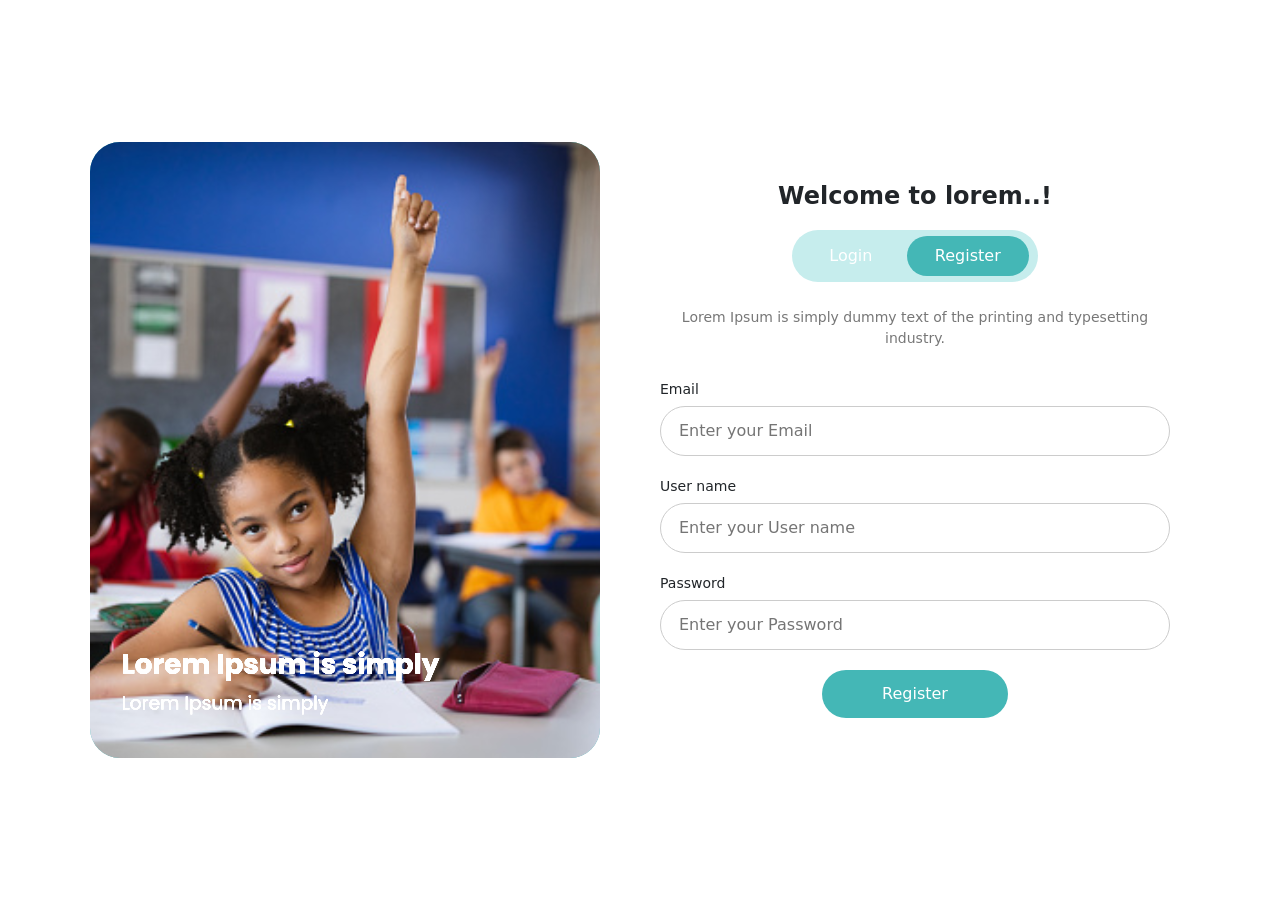
==== commit 3a85c1ce: "valid" ====
--- a/index.html
+++ b/index.html
@@ -3,1210 +3,53 @@
   <head>
     <meta charset="UTF-8" />
     <meta name="viewport" content="width=device-width, initial-scale=1.0" />
-    <title>Online Learning Platform</title>
     <link
-      href="https://cdn.jsdelivr.net/npm/bootstrap@5.3.0/dist/css/bootstrap.min.css"
+      href="https://cdn.jsdelivr.net/npm/bootstrap@5.0.2/dist/css/bootstrap.min.css"
       rel="stylesheet"
+      integrity="sha384-EVSTQN3/azprG1Anm3QDgpJLIm9Nao0Yz1ztcQTwFspd3yD65VohhpuuCOmLASjC"
+      crossorigin="anonymous"
     />
-    <link
-      rel="stylesheet"
-      href="https://cdn.jsdelivr.net/npm/bootstrap-icons@1.10.0/font/bootstrap-icons.css"
-    />
-    <link rel="stylesheet" href="css/landing.css" />
-    <link rel="stylesheet" href="css/totc.css">
-    <link rel="stylesheet" href="css/feature.css">
-    <link rel="stylesheet" href="css/footer.css">
+    <link rel="stylesheet" href="css/register.css" />
+    <title>Register</title>
   </head>
   <body>
-    <nav class="navbar navbar-expand-lg">
-      <div class="container">
-        <img src="assets/Group 112.svg" alt="" />
-        <button
-          class="navbar-toggler"
-          type="button"
-          data-bs-toggle="collapse"
-          data-bs-target="#navbarNav"
-        >
-          <span class="navbar-toggler-icon"></span>
-        </button>
-        <div class="collapse navbar-collapse" id="navbarNav">
-          <ul class="navbar-nav mx-auto">
-            <li class="nav-item">
-              <a class="nav-link" href="landing.html">Home</a>
-            </li>
-            <li class="nav-item dropdown">
-  <a class="nav-link dropdown-toggle" href="#" id="coursesDropdown" role="button" data-bs-toggle="dropdown" aria-expanded="false">
-    Courses
-  </a>
-  <ul class="dropdown-menu" aria-labelledby="coursesDropdown">
-    <li><a class="dropdown-item" href="courses.html">All Courses</a></li>
-    <li><a class="dropdown-item" href="coursedetail.html">Course Details</a></li>
-    <li><a class="dropdown-item" href="literatureCourse.html">Literature Course</a></li>
-  </ul>
-</li>
-            <li class="nav-item">
-              <a class="nav-link" href="#">Careers</a>
-            </li>
-            <li class="nav-item">
-              <a class="nav-link" href="blog.html">Blog</a>
-            </li>
-            <li class="nav-item">
-              <a class="nav-link" href="#">About Us</a>
-            </li>
-            <li class="nav-item">
-              <a class="nav-link" href="search.html">Search</a>
-            </li>
-          </ul>
-          <div class="d-flex">
-            <button class="btn btn-login">
-              <a href="login.html">Login</a>
-            </button>
-            <button class="btn btn-signup">
-              <a href="register.html">Sign Up</a>
-            </button>
+    <main class="register-container">
+      <section class="image-section">
+        <img src="assets/Group 231.svg" alt="class" />
+      </section>
+      <section class="form-section">
+        <h4>Welcome to lorem..!</h4>
+        <div class="switch">
+          <button><a href="login.html">Login</a></button>
+          <button class="active"><a href="register.html">Register</a></button>
+        </div>
+        <p class="desc">
+          Lorem Ipsum is simply dummy text of the printing and typesetting
+          industry.
+        </p>
+        <form>
+          <label>Email</label>
+          <input type="email" placeholder="Enter your Email" required/>
+          <label>User name</label>
+          <input type="text" placeholder="Enter your User name" required/>
+          <label>Password</label>
+          <div class="password-field">
+            <input
+              type="password"
+              id="password"
+              placeholder="Enter your Password"
+              required
+            />
           </div>
-        </div>
-      </div>
-    </nav>
-
-    <section class="hero-section">
-      <div class="container">
-        <div class="row align-items-center">
-          <div class="col-lg-6">
-            <div class="hero-content">
-              <h1>
-                <span class="highlight">Studying</span> Online is now much
-                easier
-              </h1>
-              <p>
-                TOTC is an interesting platform that will teach you in more an
-                interactive way
-              </p>
-              <div class="cta-buttons">
-                <button class="btn btn-join">Join for free</button>
-                <button class="btn btn-watch">
-                  <i class="bi bi-play-fill"></i>
-                </button>
-                <span class="watch-text">Watch how it works</span>
-              </div>
-            </div>
-          </div>
-          <div class="col-lg-6 position-relative">
-            <div class="floating-card card-students">
-              <div class="icon">
-                <i class="bi bi-calendar-check"></i>
-              </div>
-              <div class="text">
-                <h4>250k</h4>
-                <p>Assisted Student</p>
-              </div>
-            </div>
-
-            <div class="floating-card card-congrats">
-              <div class="icon">
-                <i class="bi bi-envelope"></i>
-              </div>
-              <div class="text">
-                <h4>Congratulations</h4>
-                <p>Your admission completed</p>
-              </div>
-            </div>
-
-            <div class="floating-card card-class">
-              <div class="user-info">
-                <div class="user-avatar"></div>
-                <div class="user-text">
-                  <h4>User Experience Class</h4>
-                  <p>Today at 12.00 PM</p>
-                </div>
-              </div>
-              <button class="btn btn-join-class">Join Now</button>
-            </div>
-
-            <div class="icon-chart">
-              <i class="bi bi-bar-chart-fill"></i>
-            </div>
-
-            <div class="hero-image text-center mt-5 mt-lg-0">
-              <img
-                src="assets/lovely-teenage-girl-with-curly-hair-posing-yellow-tshirt-min 1.png"
-                alt="Student"
-                class="img-fluid"
-              />
-            </div>
-          </div>
-        </div>
-      </div>
-    </section>
-
-    <section class="success-section">
-      <div class="container">
-        <h2 class="section-title">Our Success</h2>
-        <p class="section-subtitle">
-          Ornare id fames interdum porttitor nulla turpis etiam. Diam vitae
-          sollicitudin at nec<br />
-          nam et pharetra gravida. Adipiscing a quis ultrices eu ornare
-          tristique vel nisl orci.
-        </p>
-
-        <div class="row stats-row">
-          <div class="col-6 col-md">
-            <div class="stat-item">
-              <h3 class="stat-number">15K+</h3>
-              <p class="stat-label">Students</p>
-            </div>
-          </div>
-          <div class="col-6 col-md">
-            <div class="stat-item">
-              <h3 class="stat-number">75%</h3>
-              <p class="stat-label">Total success</p>
-            </div>
-          </div>
-          <div class="col-6 col-md">
-            <div class="stat-item">
-              <h3 class="stat-number">35</h3>
-              <p class="stat-label">Main questions</p>
-            </div>
-          </div>
-          <div class="col-6 col-md">
-            <div class="stat-item">
-              <h3 class="stat-number">26</h3>
-              <p class="stat-label">Chief experts</p>
-            </div>
-          </div>
-          <div class="col-12 col-md">
-            <div class="stat-item">
-              <h3 class="stat-number">16</h3>
-              <p class="stat-label">Years of experience</p>
-            </div>
-          </div>
-        </div>
-      </div>
-    </section>
-
-    <section class="features-section">
-      <div class="container">
-        <div class="section-header text-center">
-          <h2 class="section-title">
-            All-In-One <span class="highlight">Cloud Software.</span>
-          </h2>
-          <p class="section-description">
-            TOTC is one powerful online software suite that combines all the
-            tools<br />
-            needed to run a successful school or office.
-          </p>
-        </div>
-
-        <div class="row g-4 mt-4">
-          <div class="col-lg-4 col-md-6">
-            <div class="feature-card">
-              <div class="icon-wrapper icon-blue">
-                <i class="bi bi-file-earmark-text"></i>
-              </div>
-              <h3 class="card-title">
-                Online Billing,<br />Invoicing, & Contracts
-              </h3>
-              <p class="card-description">
-                Simple and secure control of your organization's financial and
-                legal transactions. Send customized invoices and contracts
-              </p>
-            </div>
-          </div>
-
-          <div class="col-lg-4 col-md-6">
-            <div class="feature-card">
-              <div class="icon-wrapper icon-cyan">
-                <i class="bi bi-calendar-check"></i>
-              </div>
-              <h3 class="card-title">
-                Easy Scheduling &<br />Attendance Tracking
-              </h3>
-              <p class="card-description">
-                Schedule and reserve classrooms at one campus or multiple
-                campuses. Keep detailed records of student attendance
-              </p>
-            </div>
-          </div>
-
-          <div class="col-lg-4 col-md-6">
-            <div class="feature-card">
-              <div class="icon-wrapper icon-light-blue">
-                <i class="bi bi-people"></i>
-              </div>
-              <h3 class="card-title">Customer Tracking</h3>
-              <p class="card-description">
-                Automate and track emails to individuals or groups. Skilline's
-                built-in system helps organize your organization
-              </p>
-            </div>
-          </div>
-        </div>
-      </div>
-    </section>
-
-    <section class="totc-section">
-      <div class="container">
-        <div class="section-header text-center">
-          <h2 class="section-title">
-            What is <span class="highlight">TOTC?</span>
-          </h2>
-          <p class="section-description">
-            TOTC is a platform that allows educators to create online classes
-            whereby they can<br />
-            store the course materials online; manage assignments, quizzes and
-            exams; monitor<br />
-            due dates; grade results and provide students with feedback all in
-            one place.
-          </p>
-        </div>
-
-        <div class="row g-4 mt-5">
-          <div class="col-lg-6 col-md-6">
-            <div class="totc-card instructor-card">
-              <div class="card-overlay"></div>
-              <div class="card-content">
-                <h3 class="card-title2">FOR INSTRUCTORS</h3>
-                <button class="btn btn-card btn-outline">
-                  Start a class today
-                </button>
-              </div>
-            </div>
-          </div>
-
-          <div class="col-lg-6 col-md-6">
-            <div class="totc-card student-card">
-              <div class="card-overlay"></div>
-              <div class="card-content">
-                <h3 class="card-title2">FOR STUDENTS</h3>
-                <button class="btn btn-card btn-filled">
-                  Enter access code
-                </button>
-              </div>
-            </div>
-          </div>
-        </div>
-      </div>
-    </section>
-
-    <section class="totc2-section py-5">
-      <div class="container">
-        <div class="row align-items-center">
-          <div class="col-lg-6">
-            <div class="content-wrapper">
-              <div class="ring1"></div>
-              <div class="ring2"></div>
-              <h2 class="main-heading mb-4">
-                Everything you can do in a physical classroom,
-                <span class="text-cyan">you can do with TOTC</span>
-              </h2>
-              <p class="description text-muted mb-4">
-                TOTC's school management software helps traditional and online
-                schools manage scheduling, attendance, payments and virtual
-                classrooms all in one secure cloud-based system.
-              </p>
-              <a href="#" class="learn-more">Learn more</a>
-            </div>
-          </div>
-          <div class="col-lg-6">
-            <div class="image-wrapper position-relative">
-              <img
-                src="assets/Group 17.png"
-                alt="Classroom"
-                class="img-fluid rounded-4"
-              />
-              <div class="accent-shape accent-top"></div>
-              <div class="accent-shape accent-bottom"></div>
-            </div>
-          </div>
-        </div>
-      </div>
-    </section>
-
-    <section class="our-features-section py-5">
-      <div class="container">
-        <div class="text-center mb-5">
-          <h2 class="section-title">
-            Our <span class="text-cyan">Features</span>
-          </h2>
-          <p class="section-subtitle text-muted">
-            This very extraordinary feature, can make learning activities more
-            efficient
-          </p>
-        </div>
-
-        <div class="row align-items-center">
-          <div class="col-lg-7 mb-4 mb-lg-0">
-            <div class="video-interface-wrapper position-relative">
-              <div class="deco-circle deco-green"></div>
-              <div class="deco-circle deco-blue"></div>
-              <div class="deco-circle deco-red"></div>
-
-              <div class="browser-window">
-                <div class="browser-header">
-                  <span class="dot dot-red"></span>
-                  <span class="dot dot-yellow"></span>
-                  <span class="dot dot-green"></span>
-                </div>
-
-                <div class="video-grid">
-                  <div class="large">
-                    <div class="video-card video-large">
-                      <img
-                        src="assets/Group 57.svg"
-                        alt="Presenter"
-                        class="participant-img"
-                      />
-                    </div>
-                    <div class="control-buttons">
-                      <a href="metting.html" class="btn btn-primary rounded-pill">
-                        <i class="bi bi-camera-video"></i> Present
-                      </a>
-                      <a href="metting.html" class="btn btn-danger rounded-pill">
-                        <i class="bi bi-telephone"></i> Call
-                      </a>
-                    </div>
-                  </div>
-
-                  <div class="video-card video-small">
-                    <img
-                      src="assets/Group 63.svg"
-                      alt="Participant"
-                      class="participant-img"
-                    />
-                  </div>
-
-                  <div class="video-card video-small">
-                    <img
-                      src="assets/Group 65.svg"
-                      alt="Participant"
-                      class="participant-img"
-                    />
-                  </div>
-
-                  <div class="video-card video-small">
-                    <img
-                      src="assets/Group 66.svg"
-                      alt="Participant"
-                      class="participant-img"
-                    />
-                  </div>
-
-                  <div class="video-card video-medium">
-                    <img
-                      src="assets/image 8.svg"
-                      alt="Participant"
-                      class="participant-img"
-                    />
-                  </div>
-                </div>
-              </div>
-            </div>
-          </div>
-
-          <div class="col-lg-5">
-            <div class="features-content">
-              <h3 class="features-title mb-4">
-                A <span class="text-cyan">user interface</span> designed<br />
-                for the classroom
-              </h3>
-
-              <div class="feature-item d-flex mb-4">
-                <div class="feature-icon">
-                  <div class="icon-box icon-purple"></div>
-                </div>
-                <div class="feature-text">
-                  <p class="mb-0">
-                    Teachers don't get lost in the grid view and have a
-                    dedicated Podium space.
-                  </p>
-                </div>
-              </div>
-
-              <div class="feature-item d-flex mb-4">
-                <div class="feature-icon">
-                  <div class="icon-box icon-orange"></div>
-                </div>
-                <div class="feature-text">
-                  <p class="mb-0">
-                    TA's and presenters can be moved to the front of the class.
-                  </p>
-                </div>
-              </div>
-
-              <div class="feature-item d-flex">
-                <div class="feature-icon">
-                  <div class="icon-box icon-blue"></div>
-                </div>
-                <div class="feature-text">
-                  <p class="mb-0">
-                    Teachers can easily see all students and class data at one
-                    time.
-                  </p>
-                </div>
-              </div>
-            </div>
-          </div>
-        </div>
-      </div>
-    </section>
-
-    <section class="tools-section">
-      <div class="container">
-        <div class="row align-items-center">
-          <div class="col-lg-6">
-            <div class="tools-content">
-              <h2 class="tools-title">
-                <span class="text-cyan">Tools</span> For Teachers<br />
-                And Learners
-              </h2>
-              <p class="tools-description">
-                Class has a dynamic set of teaching tools built to be deployed
-                and used during class. Teachers can handout assignments in
-                real-time for students to complete and submit.
-              </p>
-            </div>
-          </div>
-
-          <div class="col-lg-6">
-            <div class="tools-image-wrapper">
-              <div class="floating-icon icon-blocks">
-                <img src="assets/users-class 1.svg" alt="" />
-              </div>
-
-              <div class="floating-icon icon-chart">
-                <img src="assets/users-class 1.svg" alt="" />
-              </div>
-
-              <div class="background-shape shape-pink"></div>
-              <div class="background-shape shape-green"></div>
-
-              <img
-                class="image"
-                src="assets/lovely-teenage-girl-with-curly-hair-posing-yellow-tshirt-min 1.png"
-                alt=""
-              />
-            </div>
-          </div>
-        </div>
-      </div>
-    </section>
-
-    <section class="assessments-section">
-      <div class="container">
-        <div class="row align-items-center">
-          <div class="col-lg-6">
-            <div class="quiz-card-wrapper">
-              <div class="decorative-circle circle-blue"></div>
-              <div class="decorative-circle circle-orange"></div>
-
-              <div class="floating-icon icon-close">
-                <img src="assets/Vector 7.svg" alt="" />
-              </div>
-
-              <div class="floating-icon icon-check">
-                <img src="assets/Group 85.svg" alt="" />
-              </div>
-
-              <div class="quiz-card">
-                <div class="quiz-header">
-                  <span class="question-badge">Question 1</span>
-                </div>
-
-                <h3 class="quiz-question">
-                  True or false? This play takes place in Italy
-                </h3>
-
-                <div class="quiz-image">
-                  <img
-                    src="assets/Mask Group.svg"
-                    alt="Venice Italy"
-                    class="img-fluid"
-                  />
-                </div>
-
-                <div class="success-message">
-                  <div class="icon-wrapper">
-                    <img src="assets/Group 86.svg" alt="" />
-                  </div>
-                  <p class="success-text">
-                    Your answer was<br />sent successfully
-                  </p>
-                </div>
-              </div>
-
-              <div class="decorative-dots">
-                <span class="dot dot-pink"></span>
-                <span class="dot dot-green"></span>
-              </div>
-            </div>
-          </div>
-
-          <div class="col-lg-6">
-            <div class="assessments-content">
-              <h2 class="assessments-title">
-                Assessments,<br />
-                <span class="text-cyan">Quizzes</span>, Tests
-              </h2>
-              <p class="assessments-description">
-                Easily launch live assignments, quizzes, and tests. Student
-                results are automatically entered in the online gradebook.
-              </p>
-            </div>
-          </div>
-        </div>
-      </div>
-    </section>
-
-    <section class="class-management-section">
-      <div class="container">
-        <div class="row align-items-center">
-          <div class="col-lg-6">
-            <div class="management-content">
-              <h2 class="management-title">
-                <span class="text-cyan">Class Management</span><br />
-                Tools for Educators
-              </h2>
-              <p class="management-description">
-                Class provides tools to help run and manage the class such as
-                Class Roster, Attendance, and more. With the Gradebook, teachers
-                can review and grade tests and quizzes in real-time.
-              </p>
-            </div>
-          </div>
-
-          <div class="col-lg-6">
-            <div class="gradebook-wrapper">
-              <div class="star-badge">
-                <img src="assets/Star 7.svg" alt="" />
-              </div>
-
-              <div class="gradebook-card">
-                <div class="gradebook-header">
-                  <h3>GradeBook</h3>
-                </div>
-
-                <div class="student-grade">
-                  <div class="underline"></div>
-                  <div class="student-left">
-                    <div class="student-avatar avatar-1">
-                      <img src="assets/Mask Group1.svg" alt="" />
-                    </div>
-                    <div class="star-small">
-                      <img src="assets/Star 7.svg" alt="" />
-                    </div>
-                  </div>
-                  <div class="grade-bar bar-cyan">
-                    <span class="grade-text">100</span>
-                  </div>
-                </div>
-
-                <div class="student-grade2">
-                  <div class="underline"></div>
-                  <div class="student-left">
-                    <div class="student-avatar avatar-1">
-                      <img src="assets/Mask Group1.svg" alt="" />
-                    </div>
-                  </div>
-                  <div class="grade-bar bar-cyan">
-                    <span class="grade-text">100</span>
-                  </div>
-                </div>
-
-                <div class="student-grade3">
-                  <div class="underline"></div>
-                  <div class="student-left">
-                    <div class="student-avatar avatar-1">
-                      <img src="assets/Mask Group1.svg" alt="" />
-                    </div>
-                  </div>
-                  <div class="grade-bar bar-cyan">
-                    <span class="grade-text">100</span>
-                  </div>
-                </div>
-
-                <div class="student-grade4">
-                  <div class="underline"></div>
-                  <div class="student-left">
-                    <div class="student-avatar avatar-1">
-                      <img src="assets/Mask Group1.svg" alt="" />
-                    </div>
-                  </div>
-                  <div class="grade-bar bar-cyan">
-                    <span class="grade-text">100</span>
-                  </div>
-                </div>
-
-                <button class="export-btn">Export</button>
-              </div>
-
-              <div class="book-icon">
-                <img src="assets/book 1.svg" alt="" />
-              </div>
-
-              <div class="wave-lines">
-                <img src="assets/Group 96.svg" alt="" />
-              </div>
-
-              <div class="circle-blue circle-1"></div>
-              <div class="circle-blue circle-2"></div>
-            </div>
-          </div>
-        </div>
-      </div>
-    </section>
-
-    <section class="one-on-one-section py-5">
-      <div class="container">
-        <div class="row align-items-center">
-          <div class="col-lg-6 mb-4 mb-lg-0">
-            <div class="illustration-wrapper">
-              <div class="browser-window">
-                <div class="browser-header">
-                  <span class="dot red"></span>
-                  <span class="dot yellow"></span>
-                  <span class="dot green"></span>
-                </div>
-                <div class="browser-content">
-                  <div class="video-grid">
-                    <div class="video-card">
-                      <img src="assets/Group 42.png" alt="Teacher" />
-                    </div>
-                    <div class="video-card">
-                      <img src="assets/Group 40.png" alt="Student" />
-                      <span class="participant-name">Marina Mandart</span>
-                    </div>
-                  </div>
-                  <div class="discussion-badge">
-                    <div class="badge-content">
-                      <div class="badge-text">
-                        <strong>Private Discussion</strong>
-                        <small>Your video can't be seen by others</small>
-                      </div>
-                      <button class="btn-end-discussion">End Discussion</button>
-                    </div>
-                  </div>
-                </div>
-              </div>
-
-              <div class="deco-circle blue"></div>
-              <div class="deco-circle orange"></div>
-              <div class="deco-semicircle"></div>
-            </div>
-          </div>
-
-          <div class="col-lg-6">
-            <div class="content-wrapper">
-              <h2 class="section-title">
-                One-on-One<br />
-                <span class="highlight">Discussions</span>
-              </h2>
-              <p class="section-description">
-                Teachers and teacher assistants can talk with students privately
-                without leaving the Zoom environment.
-              </p>
-            </div>
-          </div>
-        </div>
-      </div>
-    </section>
-
-    <section class="more my-5">
-      <a href="#" class="btn-more-features">See more features</a>
-    </section>
-
-
-    <section class="explore-course-section">
-        <div class="all"></div>
-        <div class="container-fluid">
-            <div class="section-header">
-                <div>
-                    <h2 class="section-title">Explore Course</h2>
-                    <p class="section-subtitle">
-                        Ut sed eros finibus, placerat orci id, dapibus.
-                    </p>
-                </div>
-            </div>
-
-            <div class="category-row">
-                <div class="category-header">
-                    <div class="category-title">
-                        <i class="fas fa-graduation-cap"></i>
-                        <span>Lorem Ipsum</span>
-                    </div>
-                    <a href="#" class="see-all-link">
-                        SEE ALL
-                        <i class="fas fa-arrow-right"></i>
-                    </a>
-                </div>
-
-                <div class="courses-slider">
-                    <div class="course-pills">
-                        <div class="pill-card orange">
-                            <span class="pill-text">UI-ad-orci</span>
-                        </div>
-                        <div class="pill-card coral">
-                            <span class="pill-text">Curabitur tristique</span>
-                        </div>
-                        <div class="pill-card brown">
-                            <span class="pill-text">Curabitur Consetuit</span>
-                        </div>
-                        <div class="pill-card yellow">
-                            <span class="pill-text">Duis commodo</span>
-                        </div>
-                        <div class="pill-card purple">
-                            <span class="pill-text">Vestibulum habitant</span>
-                        </div>
-                        <div class="pill-card blue">
-                            <span class="pill-text">UI-ad-orci</span>
-                        </div>
-                        <div class="pill-card teal">
-                            <span class="pill-text">Vestibulum habitant</span>
-                        </div>
-                    </div>
-
-                    <div class="card-container">
-                        <div class="course-card">
-                            <div class="card-inner">
-                                <div class="image-section">
-                                    <div class="image-wrapper">
-                                        <img src="assets/Rectangle 196.svg" alt="Course Image" class="course-image">
-                                        <div class="logo-badge">
-                                            <div class="badge-subtitle">Lorem Ipsum dolor</div>
-                                            <div class="badge-title">LOREM iPSUM</div>
-                                            <div class="badge-description">Lorem ipsum dolor sit amet</div>
-                                        </div>
-                                    </div>
-                                </div>
-
-                                <div class="content-section">
-                                    <h2 class="card-title">Integer id Orc Sed Ante Tincidunt</h2>
-                                    <p class="card-description">
-                                        Cras convallis lacus orci, tristique tincidunt magna fringilla at faucibus vel.
-                                    </p>
-                                    <div class="card-footer">
-                                        <div class="rating-section">
-                                            <i class="fas fa-star"></i>
-                                            <i class="fas fa-star"></i>
-                                            <i class="fas fa-star"></i>
-                                            <i class="fas fa-star"></i>
-                                            <i class="fas fa-star"></i>
-                                        </div>
-                                        <div class="price-section">$ 450</div>
-                                    </div>
-                                    <button class="btn-explore">EXPLORE</button>
-                                </div>
-                            </div>
-                        </div>
-                    </div>
-                </div>
-            </div>
-
-            <div class="category-row">
-                <div class="category-header">
-                    <div class="category-title">
-                        <i class="fas fa-book"></i>
-                        <span>Quisque a Consequat</span>
-                    </div>
-                    <a href="#" class="see-all-link">
-                        SEE ALL
-                        <i class="fas fa-arrow-right"></i>
-                    </a>
-                </div>
-
-                <div class="courses-slider">
-                    <div class="course-pills">
-                        <div class="pill-card orange">
-                            <span class="pill-text">UI-ad-orci</span>
-                        </div>
-                        <div class="pill-card coral">
-                            <span class="pill-text">Curabitur tristique</span>
-                        </div>
-                        <div class="pill-card brown">
-                            <span class="pill-text">Curabitur Consetuit</span>
-                        </div>
-                        <div class="pill-card yellow">
-                            <span class="pill-text">Duis commodo</span>
-                        </div>
-                    </div>
-
-                    <div class="card-container">
-                        <div class="course-card">
-                            <div class="card-inner">
-                                <div class="image-section">
-                                    <div class="image-wrapper">
-                                        <img src="assets/Rectangle 196.svg" alt="Course Image" class="course-image">
-                                        <div class="logo-badge dark">
-                                            <div class="badge-subtitle">Lorem Ipsum dolor</div>
-                                            <div class="badge-title">LOREM iPSUM</div>
-                                            <div class="badge-description">Lorem ipsum dolor sit amet</div>
-                                        </div>
-                                    </div>
-                                </div>
-
-                                <div class="content-section">
-                                    <h2 class="card-title">Integer id Orc Sed Ante Tincidunt</h2>
-                                    <p class="card-description">
-                                        Cras convallis lacus orci, tristique tincidunt magna fringilla at faucibus vel.
-                                    </p>
-                                    <div class="card-footer">
-                                        <div class="rating-section">
-                                            <i class="fas fa-star"></i>
-                                            <i class="fas fa-star"></i>
-                                            <i class="fas fa-star"></i>
-                                            <i class="fas fa-star"></i>
-                                            <i class="fas fa-star"></i>
-                                        </div>
-                                        <div class="price-section">$ 450</div>
-                                    </div>
-                                    <button class="btn-explore">EXPLORE</button>
-                                </div>
-                            </div>
-                        </div>
-                    </div>
-
-                    <div class="course-pills-right">
-                        <div class="pill-card teal">
-                            <span class="pill-text">Vestibulum habitant</span>
-                        </div>
-                        <div class="pill-card blue">
-                            <span class="pill-text">UI-ad-orci</span>
-                        </div>
-                        <div class="pill-card teal">
-                            <span class="pill-text">Vestibulum habitant</span>
-                        </div>
-                    </div>
-                </div>
-            </div>
-
-            <div class="category-row">
-                <div class="category-header">
-                    <div class="category-title">
-                        <i class="fas fa-lightbulb"></i>
-                        <span>Aenean Facilisis</span>
-                    </div>
-                    <a href="#" class="see-all-link">
-                        SEE ALL
-                        <i class="fas fa-arrow-right"></i>
-                    </a>
-                </div>
-
-                <div class="courses-slider">
-                    <div class="course-pills">
-                        <div class="pill-card orange">
-                            <span class="pill-text">UI-ad-orci</span>
-                        </div>
-                    </div>
-
-                    <div class="card-container">
-                        <div class="course-card">
-                            <div class="card-inner">
-                                <div class="image-section">
-                                    <div class="image-wrapper">
-                                        <img src="assets/Rectangle 196.svg" alt="Course Image" class="course-image">
-                                        <div class="logo-badge">
-                                            <div class="badge-subtitle">Lorem Ipsum dolor</div>
-                                            <div class="badge-title">LOREM iPSUM</div>
-                                            <div class="badge-description">Lorem ipsum dolor sit amet</div>
-                                        </div>
-                                    </div>
-                                </div>
-
-                                <div class="content-section">
-                                    <h2 class="card-title">Integer id Orc Sed Ante Tincidunt</h2>
-                                    <p class="card-description">
-                                        Cras convallis lacus orci, tristique tincidunt magna fringilla at faucibus vel.
-                                    </p>
-                                    <div class="card-footer">
-                                        <div class="rating-section">
-                                            <i class="fas fa-star"></i>
-                                            <i class="fas fa-star"></i>
-                                            <i class="fas fa-star"></i>
-                                            <i class="fas fa-star"></i>
-                                            <i class="fas fa-star"></i>
-                                        </div>
-                                        <div class="price-section">$ 450</div>
-                                    </div>
-                                    <button class="btn-explore">EXPLORE</button>
-                                </div>
-                            </div>
-                        </div>
-                    </div>
-
-                    <div class="course-pills-right">
-                        <div class="pill-card coral">
-                            <span class="pill-text">Curabitur tristique</span>
-                        </div>
-                        <div class="pill-card brown">
-                            <span class="pill-text">Curabitur Consetuit</span>
-                        </div>
-                        <div class="pill-card yellow">
-                            <span class="pill-text">Duis commodo</span>
-                        </div>
-                        <div class="pill-card teal">
-                            <span class="pill-text">Vestibulum habitant</span>
-                        </div>
-                        <div class="pill-card blue">
-                            <span class="pill-text">UI-ad-orci</span>
-                        </div>
-                        <div class="pill-card teal">
-                            <span class="pill-text">Vestibulum habitant</span>
-                        </div>
-                    </div>
-                </div>
-            </div>
-
-        </div>
-    </section>
-
-    <section class="testimonial-section py-5">
-      <div class="container">
-        <div class="row align-items-center">
-          <div class="col-lg-5">
-            <div class="testimonial-content">
-              <p class="subtitle text-muted mb-3">TESTIMONIAL</p>
-              <h2 class="section-title mb-4">What They Say?</h2>
-              <p class="description text-muted mb-3">
-                TOTC has got more than 100k positive ratings from our users
-                around the world.
-              </p>
-              <p class="description text-muted mb-4">
-                Some of the students and teachers were greatly helped by the
-                Skillline.
-              </p>
-              <p class="cta-text text-muted mb-4">
-                Are you too? Please give your assessment
-              </p>
-              <div class="input-wrapper">
-                <input
-                  type="text"
-                  class="form-control"
-                  placeholder="Write your assessment"
-                />
-                <button class="btn-submit">
-                  <i class="arrow-icon">→</i>
-                </button>
-              </div>
-            </div>
-          </div>
-
-          <div class="col-lg-7">
-            <div class="testimonial-slider">
-              <div class="testimonial-card">
-                <div class="card-image">
-                  <img
-                    src="assets/Mask Group (2).png"
-                    alt="Student"
-                    class="img-fluid"
-                  />
-                  <button class="btn-next">
-                    <i class="arrow-icon">→</i>
-                  </button>
-                </div>
-                <div class="card-content">
-                  <div class="quote-box">
-                    <p class="quote-text">
-                      "Thank you so much for your help. It's exactly what I've
-                      been looking for. You won't regret it. It really saves me
-                      time and effort. TOTC is exactly what our business has
-                      been lacking."
-                    </p>
-                    <div class="author-section">
-                      <div class="author-info">
-                        <h5 class="author-name">Gloria Rose</h5>
-                      </div>
-                      <div class="rating-section">
-                        <div class="stars">
-                          <i class="star">⭐</i>
-                          <i class="star">⭐</i>
-                          <i class="star">⭐</i>
-                          <i class="star">⭐</i>
-                          <i class="star">⭐</i>
-                        </div>
-                        <p class="review-count">12 reviews at Yelp</p>
-                      </div>
-                    </div>
-                  </div>
-                </div>
-              </div>
-            </div>
-          </div>
-        </div>
-      </div>
-    </section>
-
-    <section class="news-section py-5">
-      <div class="container">
-        <div class="text-center mb-5">
-          <h2 class="section-title mb-3">Lastest News and Resources</h2>
-          <p class="section-description text-muted">
-            See the developments that have occurred to TOTC in the world
-          </p>
-        </div>
-
-        <!-- News Grid -->
-        <div class="row g-4">
-          <div class="col-lg-6">
-            <div class="news-card featured-card h-100">
-              <div class="news-image">
-                <img
-                  src="assets/Group 40.png"
-                  alt="Zoom meeting"
-                  class="img-fluid"
-                />
-                <span class="news-badge">NEWS</span>
-              </div>
-              <div class="news-content">
-                <h3 class="news-title">
-                  Class adds $30 million to its balance sheet for a
-                  Zoom-friendly edtech solution
-                </h3>
-                <p class="news-excerpt text-muted">
-                  Class, launched less than a year ago by Blackboard co-founder
-                  Michael Chasen, integrates exclusively...
-                </p>
-                <a href="#" class="read-more">Read more</a>
-              </div>
-            </div>
-          </div>
-
-          <div class="col-lg-6">
-            <div class="row g-4">
-              <!-- Article 1 -->
-              <div class="col-12">
-                <div class="news-card small-card">
-                  <div class="row g-3">
-                    <div class="col-5">
-                      <div class="news-image-small">
-                        <img
-                          src="assets/Group 42.png"
-                          alt="Press Release"
-                          class="img-fluid"
-                        />
-                        <span class="news-badge-small">PRESS RELEASE</span>
-                      </div>
-                    </div>
-                    <div class="col-7">
-                      <div class="news-content-small">
-                        <h4 class="news-title-small">
-                          Class Technologies Inc. Closes $30 Million Series A
-                          Financing to Meet High Demand
-                        </h4>
-                        <p class="news-excerpt-small text-muted">
-                          Class Technologies Inc., the company that created
-                          Class,...
-                        </p>
-                      </div>
-                    </div>
-                  </div>
-                </div>
-              </div>
-
-              <!-- Article 2 -->
-              <div class="col-12">
-                <div class="news-card small-card">
-                  <div class="row g-3">
-                    <div class="col-5">
-                      <div class="news-image-small">
-                        <img
-                          src="assets/Group 43.png"
-                          alt="Zoom investors"
-                          class="img-fluid"
-                        />
-                        <span class="news-badge-small">NEWS</span>
-                      </div>
-                    </div>
-                    <div class="col-7">
-                      <div class="news-content-small">
-                        <h4 class="news-title-small">
-                          Zoom's earliest investors are betting millions on a
-                          better Zoom for schools
-                        </h4>
-                        <p class="news-excerpt-small text-muted">
-                          Zoom was never created to be a consumer product.
-                          Nonetheless, the...
-                        </p>
-                      </div>
-                    </div>
-                  </div>
-                </div>
-              </div>
-
-              <!-- Article 3 -->
-              <div class="col-12">
-                <div class="news-card small-card">
-                  <div class="row g-3">
-                    <div class="col-5">
-                      <div class="news-image-small">
-                        <img
-                          src="assets/Group 40.png"
-                          alt="Blackboard CEO"
-                          class="img-fluid"
-                        />
-                        <span class="news-badge-small">NEWS</span>
-                      </div>
-                    </div>
-                    <div class="col-7">
-                      <div class="news-content-small">
-                        <h4 class="news-title-small">
-                          Former Blackboard CEO Raises $16M to Bring LMS
-                          Features to Zoom Classrooms
-                        </h4>
-                        <p class="news-excerpt-small text-muted">
-                          This year, investors have reaped big financial returns
-                          from betting on Zoom...
-                        </p>
-                      </div>
-                    </div>
-                  </div>
-                </div>
-              </div>
-            </div>
-          </div>
-        </div>
-      </div>
-    </section>
-
-    <footer class="footer">
-      <div class="container">
-        <div class="footer-top text-center">
-          <div class="footer-logo">
-            <img src="assets/Group 112.svg" alt="" />
-            <div class="logo-text">
-              <span class="virtual">Virtual Class</span>
-              <span class="zoom">for Zoom</span>
-            </div>
-          </div>
-        </div>
-
-        <div class="newsletter-section text-center">
-          <p class="newsletter-title">Subscribe to get our Newsletter</p>
-          <form class="newsletter-form">
-            <div class="input-group">
-              <input
-                type="email"
-                class="form-control"
-                placeholder="Your Email"
-                required
-              />
-              <button type="submit" class="btn btn-subscribe">Subscribe</button>
-            </div>
-          </form>
-        </div>
-
-        <div class="footer-links text-center">
-          <a href="#" class="footer-link">Careers</a>
-          <span class="separator">|</span>
-          <a href="#" class="footer-link">Privacy Policy</a>
-          <span class="separator">|</span>
-          <a href="#" class="footer-link">Terms & Conditions</a>
-        </div>
-
-        <div class="footer-copyright text-center">
-          <p>© 2021 Class Technologies Inc.</p>
-        </div>
-      </div>
-    </footer>
-
-    <script src="https://cdn.jsdelivr.net/npm/bootstrap@5.3.0/dist/js/bootstrap.bundle.min.js"></script>
+          <button type="submit" class="register-btn">Register</button>
+        </form>
+      </section>
+    </main>
+    <script
+      src="https://cdn.jsdelivr.net/npm/bootstrap@5.0.2/dist/js/bootstrap.bundle.min.js"
+      integrity="sha384-MrcW6ZMFYlzcLA8Nl+NtUVF0sA7MsXsP1UyJoMp4YLEuNSfAP+JcXn/tWtIaxVXM"
+      crossorigin="anonymous"
+    ></script>
+    <script src="js/register-validation.js"></script>
   </body>
-</html>
+</html>
--- a/css/register.css
+++ b/css/register.css
@@ -0,0 +1,123 @@
+* {
+  box-sizing: border-box;
+  margin: 0;
+  padding: 0;
+}
+
+body {
+  min-height: 100vh;
+  display: flex;
+  justify-content: center;
+  align-items: center;
+}
+
+.register-container {
+  width: 90%;
+  max-width: 1100px;
+  display: flex;
+  gap: 40px;
+
+  .image-section {
+    flex: 1;
+    position: relative;
+    border-radius: 30px;
+    overflow: hidden;
+
+    img {
+      width: 100%;
+      height: 100%;
+      object-fit: cover;
+    }
+
+  }
+
+  .form-section {
+    flex: 1;
+    padding: 40px 20px;
+    text-align: center;
+
+    h4 {
+      margin-bottom: 20px;
+      font-weight: 600;
+    }
+
+    .switch {
+      background: #c6eded;
+      display: inline-flex;
+      padding: 6px;
+      border-radius: 30px;
+      margin-bottom: 25px;
+
+      button {
+        border: none;
+        background: transparent;
+        padding: 8px 28px;
+        border-radius: 30px;
+        cursor: pointer;
+        margin: 0 .2em;
+        a{
+            text-decoration: none;
+            color: white;
+        }
+
+        &:hover {
+          background: #44b7b6;
+        }
+        &.active {
+          background: #44b7b6;
+          color: #fff;
+        }
+      }
+    }
+
+    .desc {
+      font-size: 14px;
+      color: #777;
+      margin-bottom: 30px;
+    }
+
+    form {
+      text-align: left;
+
+      label {
+        font-size: 14px;
+        display: block;
+        margin-bottom: 6px;
+      }
+
+      input {
+        width: 100%;
+        padding: 12px 18px;
+        border-radius: 30px;
+        border: 1px solid #ccc;
+        margin-bottom: 20px;
+        outline: none;
+      }
+
+      .register-btn {
+        display: block;
+        margin: auto;
+        padding: 12px 60px;
+        border-radius: 30px;
+        border: none;
+        background: #44b7b6;
+        color: #fff;
+        cursor: pointer;
+        a{
+            text-decoration: none;
+            color: white;
+        }
+
+        &:hover {
+          background: #3aa5a4;
+        }
+      }
+    }
+  }
+}
+
+@media (max-width: 768px) {
+  .login-container {
+    flex-direction: column;
+  }
+}
